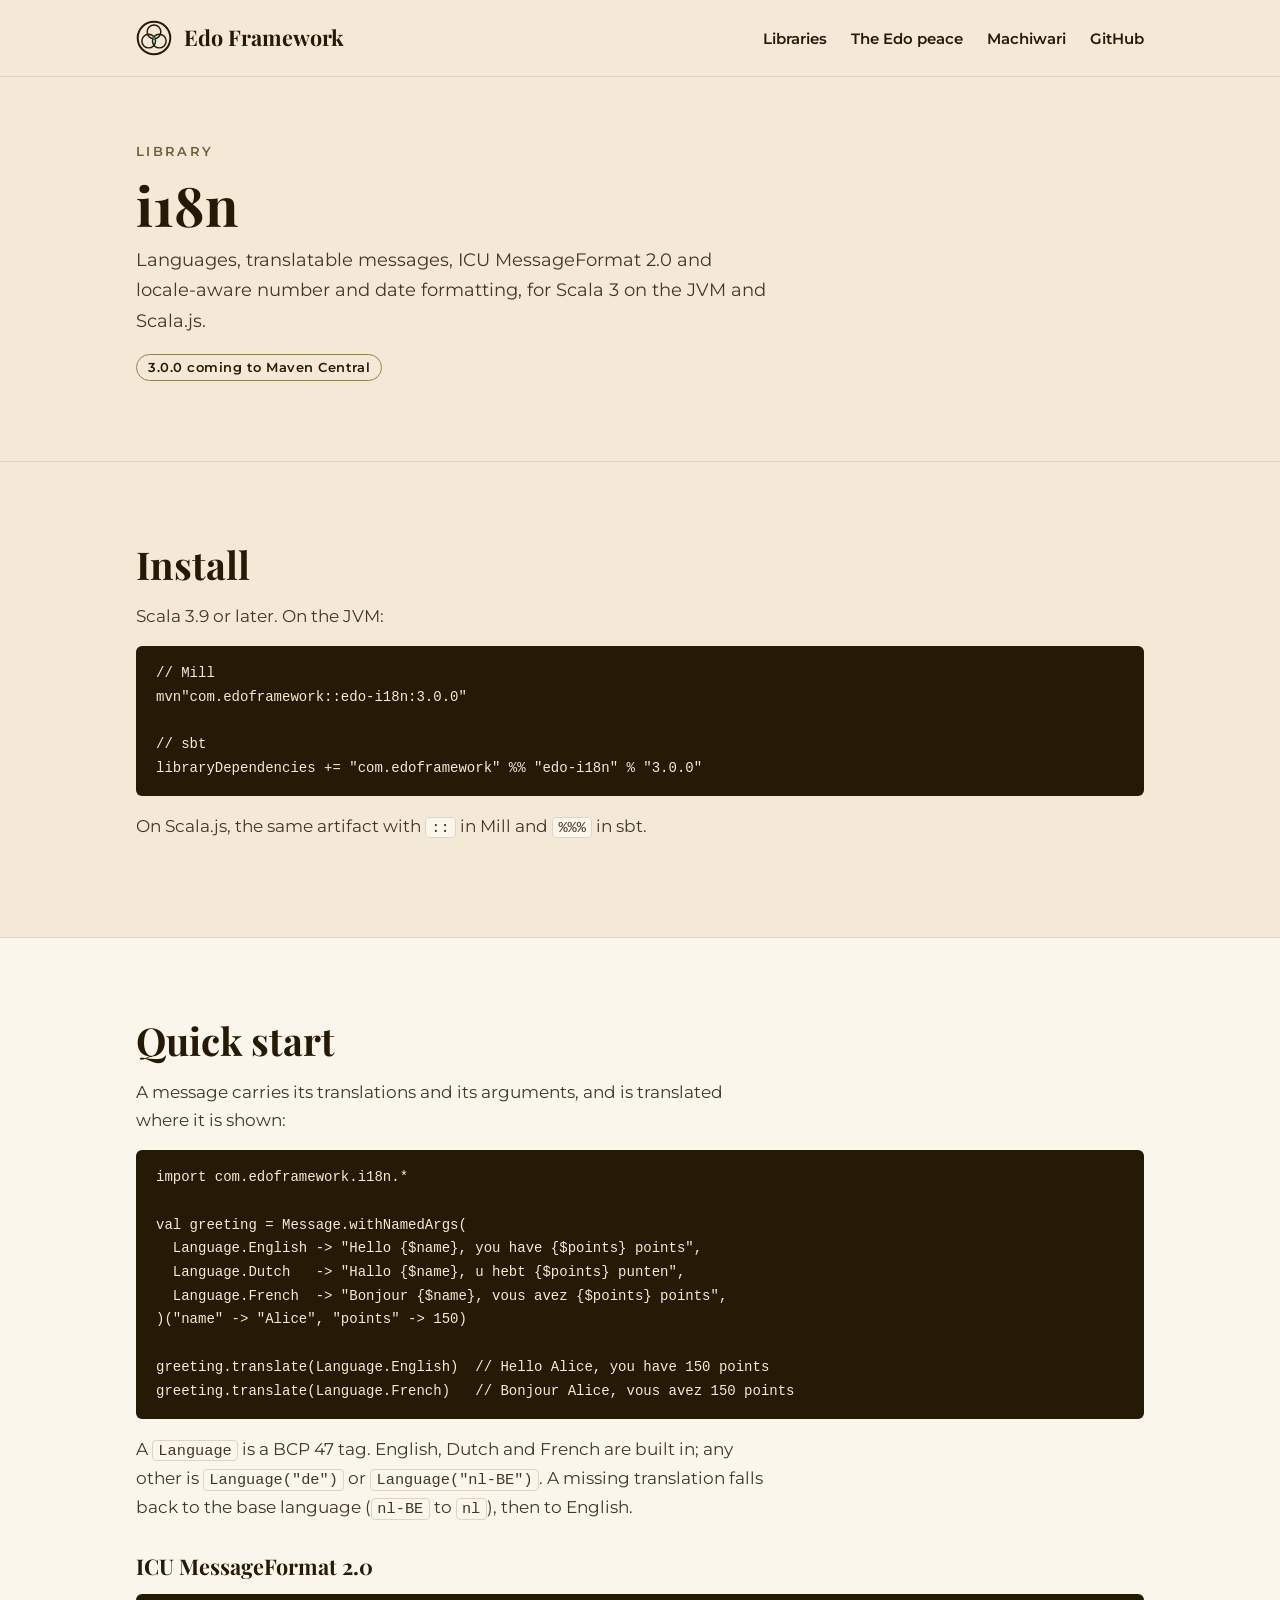
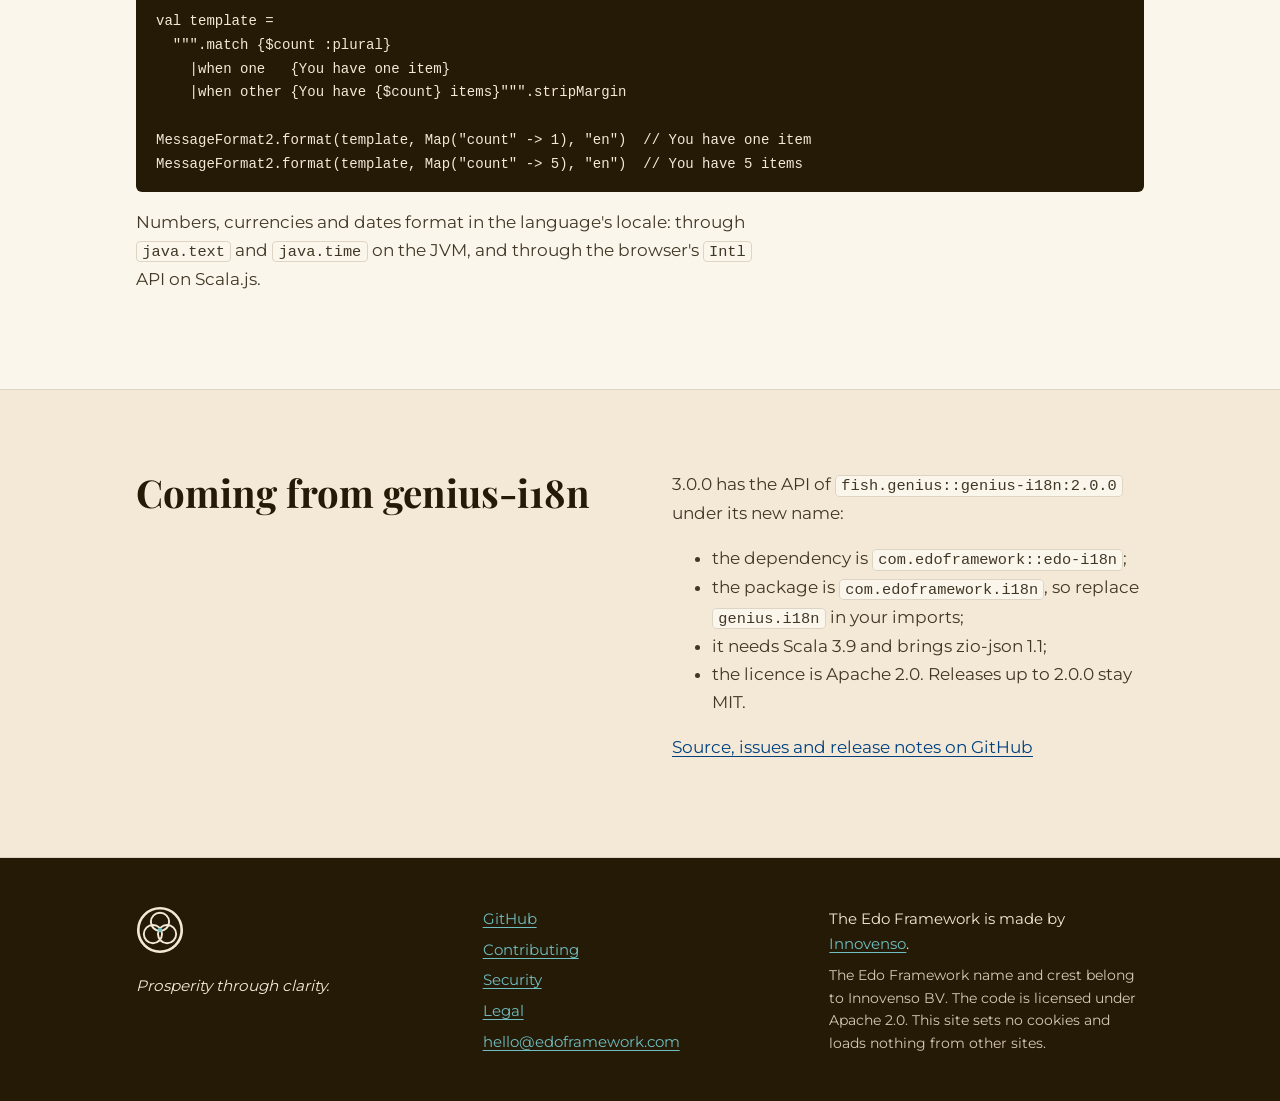
==== i18n/index.html @ 13d41dac "EDO: the edoframework.com website A static site for GitHub Pages: the home page with the Edo story a" ====
<!doctype html>
<html lang="en">
<head>
<meta charset="utf-8">
<meta name="viewport" content="width=device-width, initial-scale=1">
<title>i18n · Edo Framework</title>
<meta name="description" content="edo-i18n: languages, translatable messages, ICU MessageFormat 2.0 and locale-aware formatting for Scala 3 on the JVM and Scala.js.">
<link rel="icon" href="/assets/brand/favicon.ico" sizes="any">
<link rel="icon" href="/assets/brand/favicon.svg" type="image/svg+xml">
<link rel="apple-touch-icon" href="/assets/brand/apple-touch-icon.png">
<link rel="stylesheet" href="/assets/site.css">
</head>
<body>
<a class="skip" href="#main">Skip to content</a>

<header class="site-header">
  <div class="wrap">
    <a class="brand" href="/"><img src="/assets/brand/edo-framework-crest.svg" alt=""><span>Edo Framework</span></a>
    <nav class="site-nav" aria-label="Main">
      <ul>
        <li><a href="/#libraries">Libraries</a></li>
        <li><a href="/#story">The Edo peace</a></li>
        <li><a href="/machiwari/">Machiwari</a></li>
        <li><a href="https://github.com/edoframework">GitHub</a></li>
      </ul>
    </nav>
  </div>
</header>

<main id="main">

<section class="page-head">
  <div class="wrap">
    <p class="eyebrow">Library</p>
    <h1>i18n</h1>
    <p class="lead">Languages, translatable messages, ICU MessageFormat 2.0 and locale-aware number and date formatting, for Scala 3 on the JVM and Scala.js.</p>
    <p><span class="status">3.0.0 coming to Maven Central</span></p>
  </div>
</section>

<section class="section">
  <div class="wrap">
    <h2>Install</h2>
    <p>Scala 3.9 or later. On the JVM:</p>
<pre><code>// Mill
mvn"com.edoframework::edo-i18n:3.0.0"

// sbt
libraryDependencies += "com.edoframework" %% "edo-i18n" % "3.0.0"</code></pre>
    <p>On Scala.js, the same artifact with <code>::</code> in Mill and <code>%%%</code> in sbt.</p>
  </div>
</section>

<section class="section section-paper">
  <div class="wrap">
    <h2>Quick start</h2>
    <p>A message carries its translations and its arguments, and is translated where it is shown:</p>
<pre><code>import com.edoframework.i18n.*

val greeting = Message.withNamedArgs(
  Language.English -> "Hello {$name}, you have {$points} points",
  Language.Dutch   -> "Hallo {$name}, u hebt {$points} punten",
  Language.French  -> "Bonjour {$name}, vous avez {$points} points",
)("name" -> "Alice", "points" -> 150)

greeting.translate(Language.English)  // Hello Alice, you have 150 points
greeting.translate(Language.French)   // Bonjour Alice, vous avez 150 points</code></pre>
    <p>A <code>Language</code> is a BCP 47 tag. English, Dutch and French are built in; any other is <code>Language("de")</code> or <code>Language("nl-BE")</code>. A missing translation falls back to the base language (<code>nl-BE</code> to <code>nl</code>), then to English.</p>
    <h3 style="margin-top: 2rem">ICU MessageFormat 2.0</h3>
<pre><code>val template =
  """.match {$count :plural}
    |when one   {You have one item}
    |when other {You have {$count} items}""".stripMargin

MessageFormat2.format(template, Map("count" -> 1), "en")  // You have one item
MessageFormat2.format(template, Map("count" -> 5), "en")  // You have 5 items</code></pre>
    <p>Numbers, currencies and dates format in the language's locale: through <code>java.text</code> and <code>java.time</code> on the JVM, and through the browser's <code>Intl</code> API on Scala.js.</p>
  </div>
</section>

<section class="section">
  <div class="wrap split">
    <div>
      <h2>Coming from genius-i18n</h2>
    </div>
    <div>
      <p>3.0.0 has the API of <code>fish.genius::genius-i18n:2.0.0</code> under its new name:</p>
      <ul>
        <li>the dependency is <code>com.edoframework::edo-i18n</code>;</li>
        <li>the package is <code>com.edoframework.i18n</code>, so replace <code>genius.i18n</code> in your imports;</li>
        <li>it needs Scala 3.9 and brings zio-json 1.1;</li>
        <li>the licence is Apache 2.0. Releases up to 2.0.0 stay MIT.</li>
      </ul>
      <p><a href="https://github.com/edoframework/i18n">Source, issues and release notes on GitHub</a></p>
    </div>
  </div>
</section>

</main>

<footer class="site-footer">
  <div class="wrap">
    <div>
      <img src="/assets/brand/edo-framework-crest-on-dark.svg" alt="">
      <p style="margin-top: 0.75rem"><em>Prosperity through clarity.</em></p>
    </div>
    <div>
      <ul>
        <li><a href="https://github.com/edoframework">GitHub</a></li>
        <li><a href="https://github.com/edoframework/.github/blob/main/CONTRIBUTING.md">Contributing</a></li>
        <li><a href="https://github.com/edoframework/.github/blob/main/SECURITY.md">Security</a></li>
        <li><a href="/legal/">Legal</a></li>
        <li><a href="mailto:hello@edoframework.com">hello@edoframework.com</a></li>
      </ul>
    </div>
    <div>
      <p>The Edo Framework is made by <a href="https://innovenso.com">Innovenso</a>.</p>
      <p class="small">The Edo Framework name and crest belong to Innovenso BV. The code is licensed under Apache 2.0. This site sets no cookies and loads nothing from other sites.</p>
    </div>
  </div>
</footer>
</body>
</html>
---- assets/site.css ----
/* Edo Framework, edoframework.com. Innovenso's palette; fonts served from this site. */

@font-face { font-family: "Playfair Display"; font-style: normal; font-weight: 700; font-display: swap;
  src: url("fonts/playfair-display-latin-700-normal.woff2") format("woff2"); }
@font-face { font-family: "Playfair Display"; font-style: italic; font-weight: 400; font-display: swap;
  src: url("fonts/playfair-display-latin-400-italic.woff2") format("woff2"); }
@font-face { font-family: "Montserrat"; font-style: normal; font-weight: 400; font-display: swap;
  src: url("fonts/montserrat-latin-400-normal.woff2") format("woff2"); }
@font-face { font-family: "Montserrat"; font-style: normal; font-weight: 600; font-display: swap;
  src: url("fonts/montserrat-latin-600-normal.woff2") format("woff2"); }

:root {
  --cream: #F4E9D7;
  --paper: #FBF6EC;
  --espresso: #251A06;
  --text: #403725;
  --muted: #6E6046;
  --teal: #08888C;
  --teal-light: #6FBEC1;
  --olive: #8C834F;
  --olive-text: #6A6236; /* olive for small text, 5:1 on cream */
  --teal-text: #05696C;  /* teal for text, 5.4:1 on cream */
  --rule: #DED4C4;
  --link: #014180;
  --display: "Playfair Display", Georgia, serif;
  --body: "Montserrat", "Helvetica Neue", Arial, sans-serif;
  --ja: "Hiragino Mincho ProN", "Yu Mincho", "Noto Serif JP", "Noto Serif CJK JP", serif;
  --mono: ui-monospace, "SFMono-Regular", Menlo, Consolas, monospace;
  --wide: 68rem;
  --gutter: clamp(1rem, 4vw, 2.5rem);
}

* { box-sizing: border-box; }

html { background: var(--cream); color: var(--text); }
body {
  margin: 0;
  background: var(--cream);
  font: 400 1.0625rem/1.65 var(--body);
  -webkit-font-smoothing: antialiased;
}

a { color: var(--link); text-underline-offset: 0.18em; }
a:hover { color: var(--teal-text); }
:focus-visible { outline: 3px solid var(--teal); outline-offset: 3px; border-radius: 2px; }

h1, h2, h3 { font-family: var(--display); font-weight: 700; color: var(--espresso); line-height: 1.15; }
h2 { font-size: clamp(1.75rem, 3.2vw, 2.4rem); margin: 0 0 1rem; }
h3 { font-size: 1.35rem; margin: 0 0 0.5rem; }
p { margin: 0 0 1rem; max-width: 40rem; }

[lang="ja"] { font-family: var(--ja); letter-spacing: 0.05em; }

code, pre { font-family: var(--mono); font-size: 0.9em; }
code { background: var(--paper); border: 1px solid var(--rule); border-radius: 4px; padding: 0.05em 0.35em; }
pre {
  background: var(--espresso); color: var(--cream);
  padding: 1rem 1.25rem; border-radius: 6px;
  overflow-x: auto; line-height: 1.55; max-width: 100%;
}
pre code { background: none; border: 0; padding: 0; color: inherit; font-size: 0.875rem; }

.wrap { max-width: var(--wide); margin: 0 auto; padding: 0 var(--gutter); }

/* Header */
.site-header { border-bottom: 1px solid var(--rule); background: var(--cream); }
.site-header .wrap { display: flex; flex-wrap: wrap; align-items: center; justify-content: space-between; gap: 0.75rem 2rem; padding-block: 1rem; }
.brand { display: inline-flex; align-items: center; gap: 0.75rem; text-decoration: none; color: var(--espresso); }
.brand img { width: 2.25rem; height: 2.25rem; }
.brand span { font-family: var(--display); font-weight: 700; font-size: 1.35rem; }
.site-nav ul { list-style: none; display: flex; flex-wrap: wrap; gap: 0.25rem 1.5rem; margin: 0; padding: 0; }
.site-nav a { color: var(--espresso); text-decoration: none; font-weight: 600; font-size: 0.95rem; padding-block: 0.6rem; display: inline-block; }
.site-nav a:hover, .site-nav a[aria-current="page"] { color: var(--teal-text); }

/* Hero */
.hero {
  background-color: var(--cream);
  background-image: url("data:image/svg+xml,%3Csvg xmlns='http://www.w3.org/2000/svg' width='64' height='64' viewBox='0 0 64 64'%3E%3Cg fill='none' stroke='%23251A06' stroke-opacity='0.06' stroke-width='1.5'%3E%3Ccircle cx='0' cy='0' r='32'/%3E%3Ccircle cx='64' cy='0' r='32'/%3E%3Ccircle cx='0' cy='64' r='32'/%3E%3Ccircle cx='64' cy='64' r='32'/%3E%3Ccircle cx='32' cy='32' r='32'/%3E%3C/g%3E%3C/svg%3E");
  border-bottom: 1px solid var(--rule);
}
.hero .wrap { display: flex; flex-wrap: wrap; align-items: center; gap: 2.5rem 4rem; padding-block: clamp(3rem, 8vw, 6rem); }
.hero-crest { width: clamp(9rem, 22vw, 15rem); height: auto; flex: none; }
.hero-text { flex: 1 1 22rem; min-width: 0; }
.hero h1 { font-size: clamp(2.6rem, 7vw, 4.5rem); margin: 0 0 0.5rem; }
.tagline { display: flex; flex-wrap: wrap; align-items: baseline; gap: 0.25rem 1.25rem; margin: 0 0 1.5rem; }
.tagline em { font-family: var(--display); font-style: italic; font-size: clamp(1.3rem, 2.6vw, 1.7rem); color: var(--espresso); }
.tagline [lang="ja"] { color: var(--teal-text); font-size: 1.3rem; letter-spacing: 0.2em; }
.lead { font-size: 1.15rem; color: var(--text); }
.actions { display: flex; flex-wrap: wrap; gap: 0.75rem; margin-top: 1.5rem; }
.button {
  display: inline-flex; align-items: center; min-height: 2.75rem; padding: 0 1.25rem;
  border-radius: 999px; font-weight: 600; font-size: 0.95rem; text-decoration: none;
  border: 2px solid var(--espresso);
}
.button-primary { background: var(--espresso); color: var(--cream); }
.button-primary:hover { background: var(--teal-text); border-color: var(--teal-text); color: var(--paper); }
.button-secondary { color: var(--espresso); }
.button-secondary:hover { color: var(--teal-text); border-color: var(--teal-text); }

/* Sections */
.section { padding-block: clamp(3rem, 7vw, 5rem); border-bottom: 1px solid var(--rule); }
.section-paper { background: var(--paper); }
.eyebrow { font-size: 0.8rem; font-weight: 600; letter-spacing: 0.18em; text-transform: uppercase; color: var(--olive-text); margin: 0 0 0.75rem; }
.split { display: grid; grid-template-columns: repeat(auto-fit, minmax(min(100%, 20rem), 1fr)); gap: 2rem 4rem; align-items: start; }

.cards { display: grid; grid-template-columns: repeat(auto-fit, minmax(min(100%, 18rem), 1fr)); gap: 1.5rem; margin-top: 2rem; }
.card { background: var(--paper); border: 1px solid var(--rule); border-radius: 10px; padding: 1.5rem; display: flex; flex-direction: column; gap: 0.5rem; }
.section-paper .card { background: var(--cream); }
.card p { margin: 0; }
.card .meta { font-size: 0.875rem; color: var(--muted); }
.card .links { display: flex; flex-wrap: wrap; gap: 0.5rem 1.25rem; margin-top: auto; padding-top: 0.75rem; font-weight: 600; font-size: 0.95rem; }

.principles { list-style: none; padding: 0; margin: 2rem 0 0; display: grid; grid-template-columns: repeat(auto-fit, minmax(min(100%, 13.5rem), 1fr)); gap: 1.5rem 2.5rem; }
.principles li { border-top: 2px solid var(--olive); padding-top: 1rem; }
.principles strong { display: block; font-family: var(--display); font-size: 1.15rem; color: var(--espresso); margin-bottom: 0.35rem; }

.status { display: inline-block; font-size: 0.8rem; font-weight: 600; letter-spacing: 0.04em; color: var(--espresso); background: var(--cream); border: 1px solid var(--olive); border-radius: 999px; padding: 0.1rem 0.7rem; }


/* Page header for sub-pages */
.page-head { padding-block: clamp(2.5rem, 6vw, 4rem); border-bottom: 1px solid var(--rule); }
.page-head h1 { font-size: clamp(2.2rem, 5vw, 3.4rem); margin: 0 0 0.5rem; display: flex; flex-wrap: wrap; align-items: baseline; gap: 0.25rem 1rem; }
.page-head h1 [lang="ja"] { font-size: 0.55em; color: var(--teal-text); font-weight: 400; }

/* Footer */
.site-footer { background: var(--espresso); color: var(--cream); padding-block: 3rem; font-size: 0.95rem; }
.site-footer a { color: var(--teal-light); }
.site-footer a:hover { color: var(--paper); }
.site-footer .wrap { display: grid; grid-template-columns: repeat(auto-fit, minmax(min(100%, 15rem), 1fr)); gap: 2rem; }
.site-footer img { width: 3rem; height: 3rem; }
.site-footer p { margin: 0 0 0.5rem; }
.site-footer .small { font-size: 0.85rem; opacity: 0.85; }
.site-footer ul { list-style: none; margin: 0; padding: 0; display: grid; gap: 0.35rem; }

.skip { position: absolute; left: -999px; top: 0; background: var(--espresso); color: var(--cream); padding: 0.75rem 1rem; z-index: 10; }
.skip:focus { left: 1rem; top: 1rem; }

@media (prefers-reduced-motion: reduce) { * { scroll-behavior: auto !important; } }
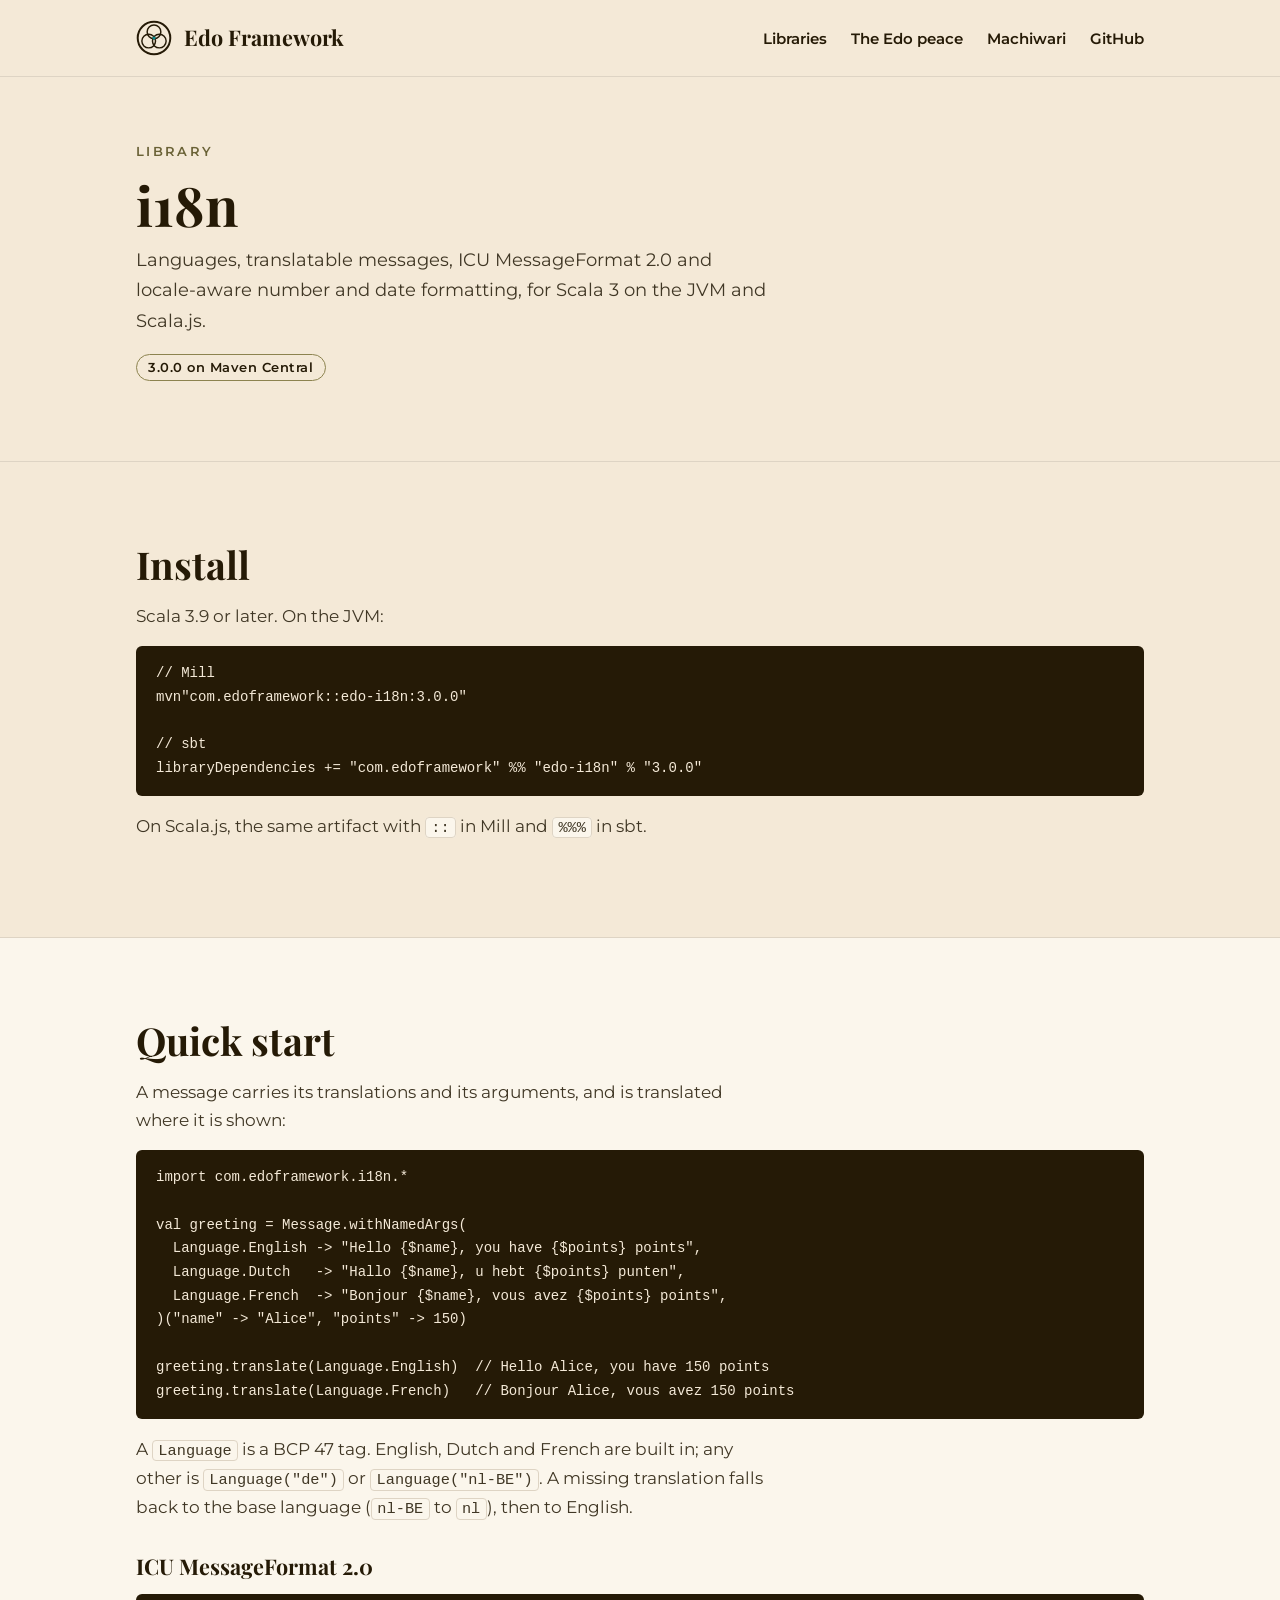
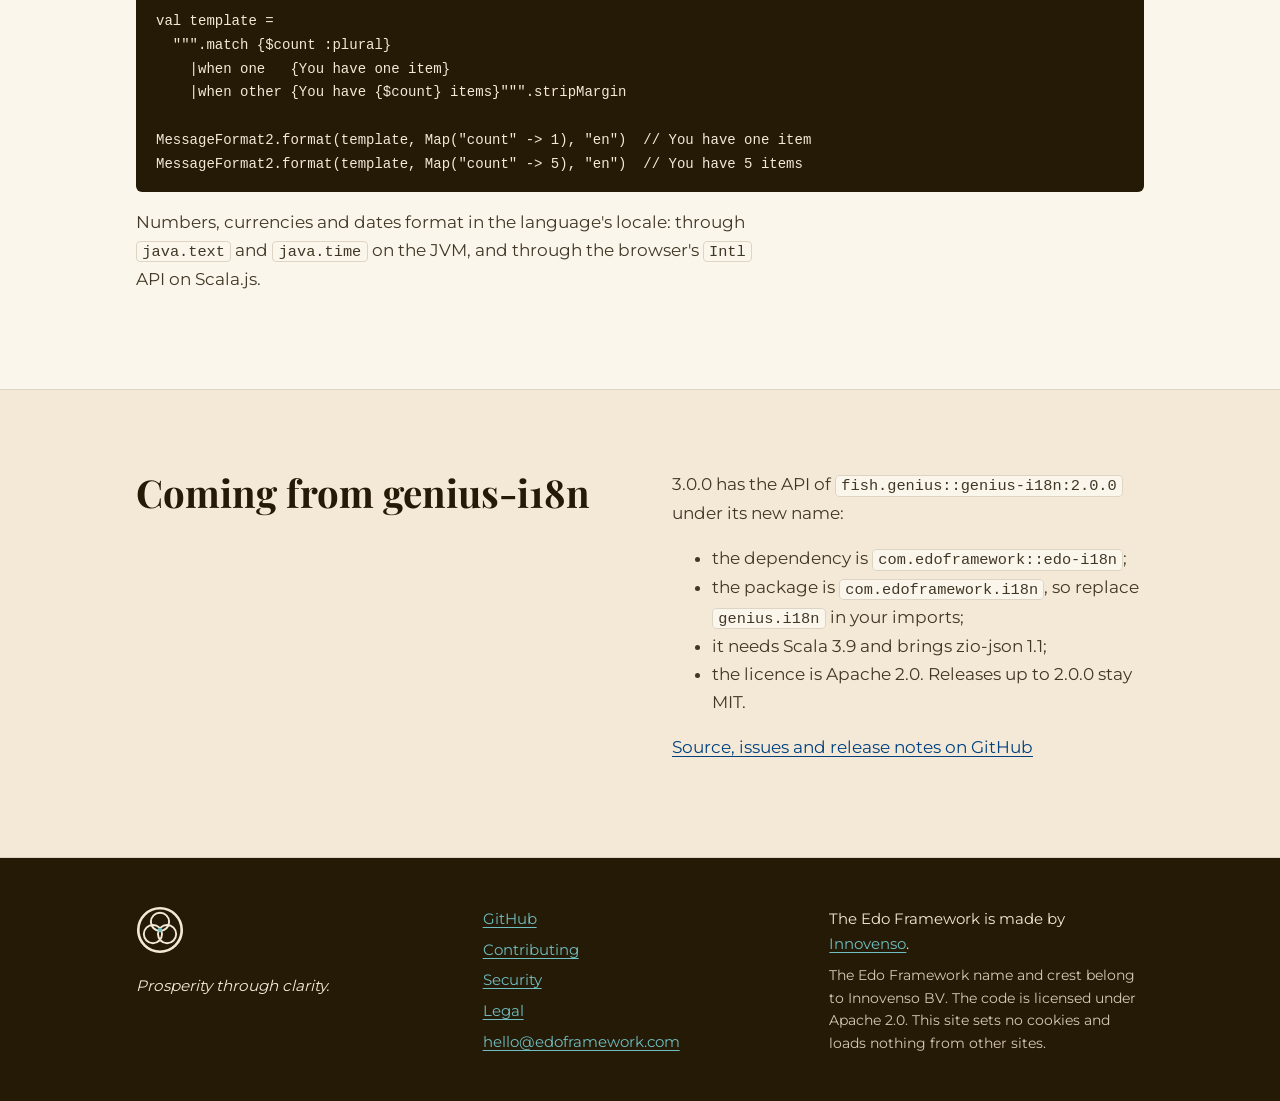
==== commit 1b63bd52: "EDO-1: edo-i18n 3.0.0 is on Maven Central The status badge on the home page and the i18n page links " ====
--- a/i18n/index.html
+++ b/i18n/index.html
@@ -34,7 +34,7 @@
     <p class="eyebrow">Library</p>
     <h1>i18n</h1>
     <p class="lead">Languages, translatable messages, ICU MessageFormat 2.0 and locale-aware number and date formatting, for Scala 3 on the JVM and Scala.js.</p>
-    <p><span class="status">3.0.0 coming to Maven Central</span></p>
+    <p><a class="status" href="https://central.sonatype.com/artifact/com.edoframework/edo-i18n_3">3.0.0 on Maven Central</a></p>
   </div>
 </section>
 
--- a/assets/site.css
+++ b/assets/site.css
@@ -115,6 +115,8 @@
 .principles strong { display: block; font-family: var(--display); font-size: 1.15rem; color: var(--espresso); margin-bottom: 0.35rem; }
 
 .status { display: inline-block; font-size: 0.8rem; font-weight: 600; letter-spacing: 0.04em; color: var(--espresso); background: var(--cream); border: 1px solid var(--olive); border-radius: 999px; padding: 0.1rem 0.7rem; }
+a.status { text-decoration: none; }
+a.status:hover { color: var(--teal-text); border-color: var(--teal-text); }
 
 
 /* Page header for sub-pages */
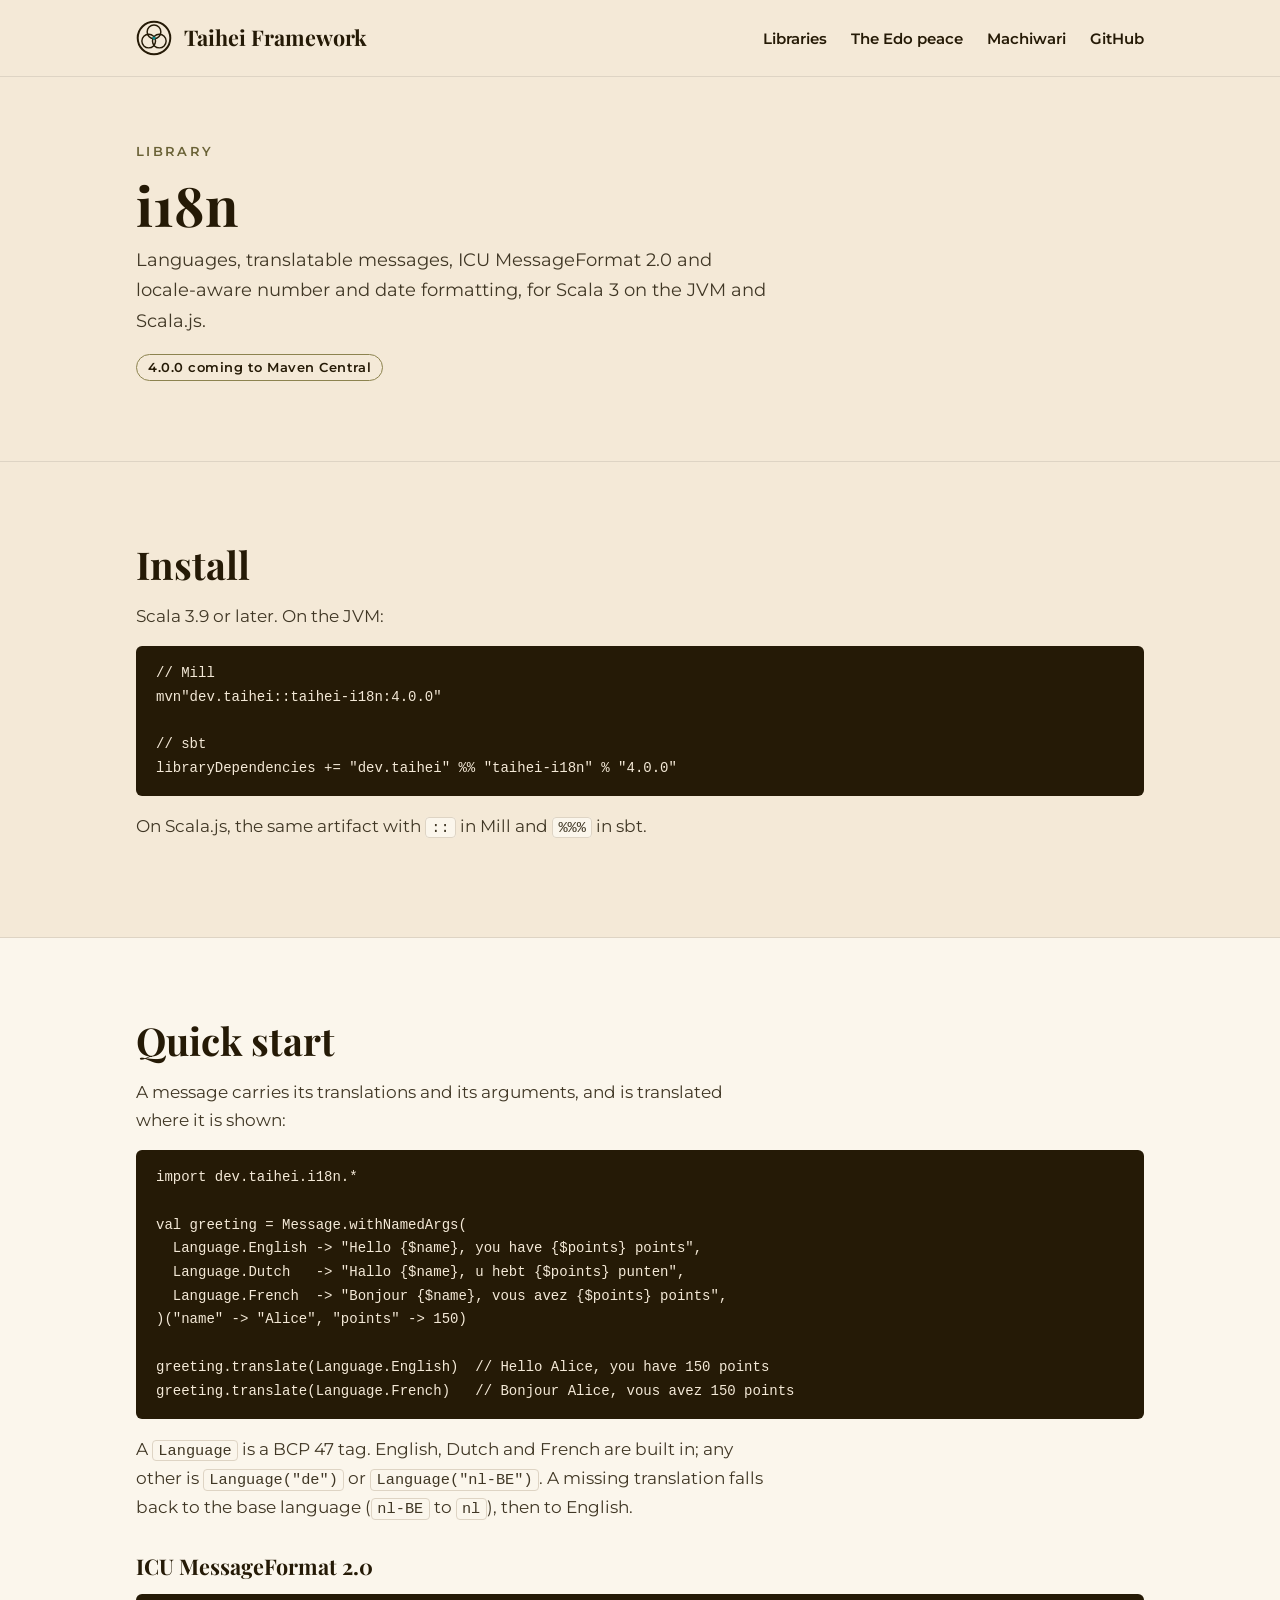
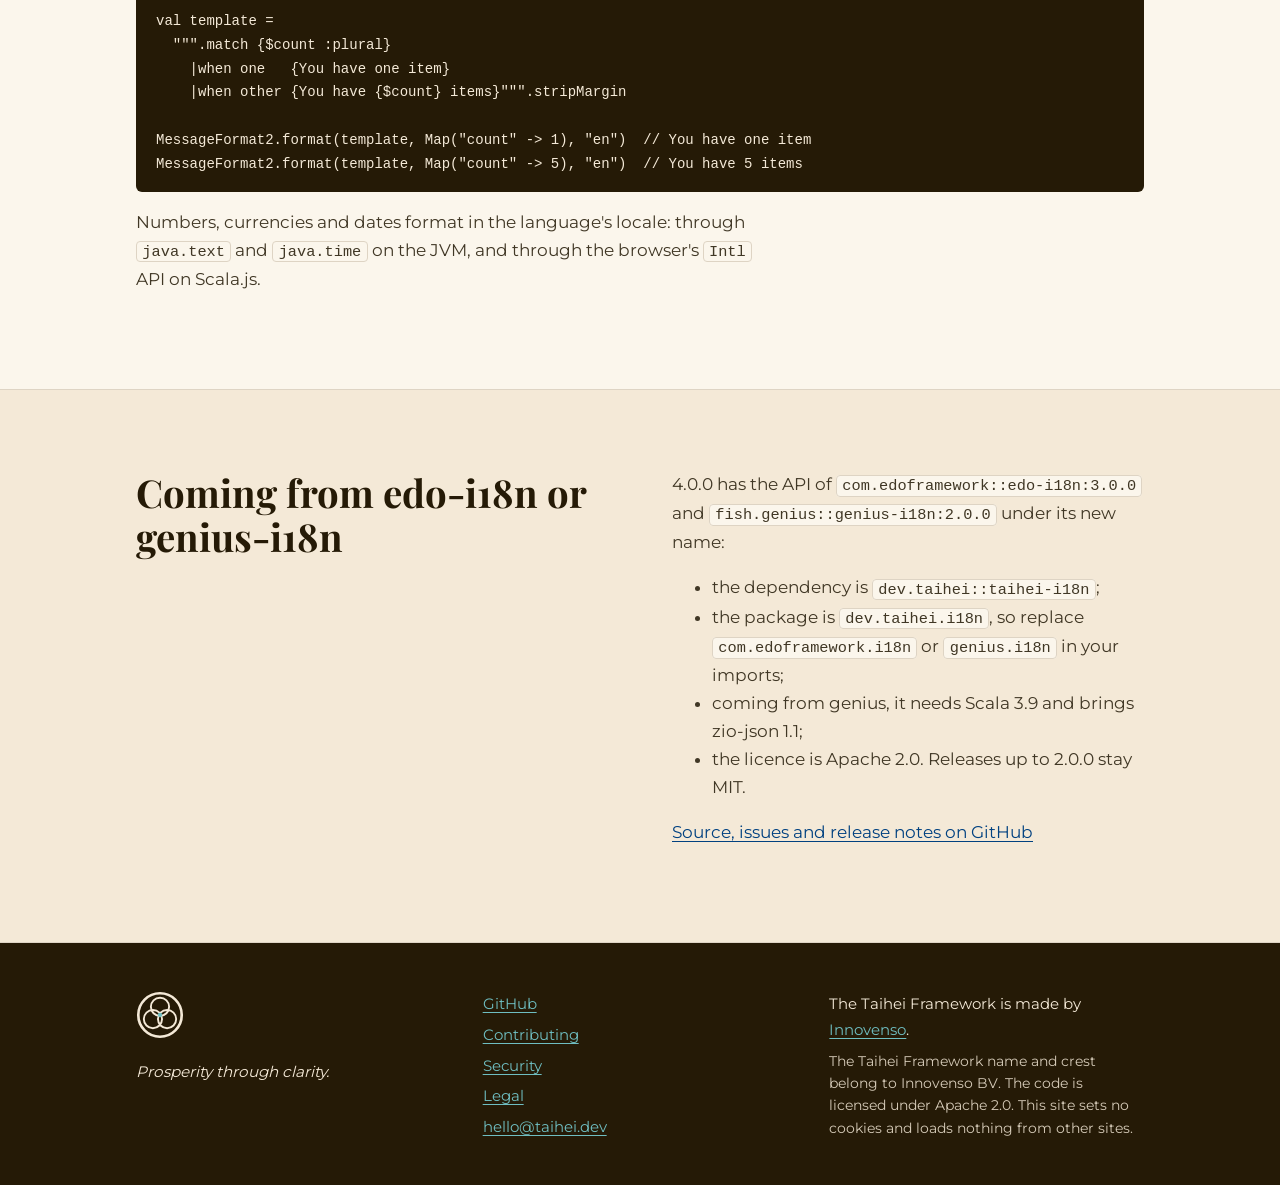
==== commit 751684d8: "TAIHEI-5: the site moves to taihei.dev CNAME taihei.dev, every page renamed to the Taihei Framework," ====
--- a/i18n/index.html
+++ b/i18n/index.html
@@ -3,8 +3,8 @@
 <head>
 <meta charset="utf-8">
 <meta name="viewport" content="width=device-width, initial-scale=1">
-<title>i18n · Edo Framework</title>
-<meta name="description" content="edo-i18n: languages, translatable messages, ICU MessageFormat 2.0 and locale-aware formatting for Scala 3 on the JVM and Scala.js.">
+<title>i18n · Taihei Framework</title>
+<meta name="description" content="taihei-i18n: languages, translatable messages, ICU MessageFormat 2.0 and locale-aware formatting for Scala 3 on the JVM and Scala.js.">
 <link rel="icon" href="/assets/brand/favicon.ico" sizes="any">
 <link rel="icon" href="/assets/brand/favicon.svg" type="image/svg+xml">
 <link rel="apple-touch-icon" href="/assets/brand/apple-touch-icon.png">
@@ -15,13 +15,13 @@
 
 <header class="site-header">
   <div class="wrap">
-    <a class="brand" href="/"><img src="/assets/brand/edo-framework-crest.svg" alt=""><span>Edo Framework</span></a>
+    <a class="brand" href="/"><img src="/assets/brand/taihei-framework-crest.svg" alt=""><span>Taihei Framework</span></a>
     <nav class="site-nav" aria-label="Main">
       <ul>
         <li><a href="/#libraries">Libraries</a></li>
         <li><a href="/#story">The Edo peace</a></li>
         <li><a href="/machiwari/">Machiwari</a></li>
-        <li><a href="https://github.com/edoframework">GitHub</a></li>
+        <li><a href="https://github.com/taiheiframework">GitHub</a></li>
       </ul>
     </nav>
   </div>
@@ -34,7 +34,7 @@
     <p class="eyebrow">Library</p>
     <h1>i18n</h1>
     <p class="lead">Languages, translatable messages, ICU MessageFormat 2.0 and locale-aware number and date formatting, for Scala 3 on the JVM and Scala.js.</p>
-    <p><a class="status" href="https://central.sonatype.com/artifact/com.edoframework/edo-i18n_3">3.0.0 on Maven Central</a></p>
+    <p><span class="status">4.0.0 coming to Maven Central</span></p>
   </div>
 </section>
 
@@ -43,10 +43,10 @@
     <h2>Install</h2>
     <p>Scala 3.9 or later. On the JVM:</p>
 <pre><code>// Mill
-mvn"com.edoframework::edo-i18n:3.0.0"
+mvn"dev.taihei::taihei-i18n:4.0.0"
 
 // sbt
-libraryDependencies += "com.edoframework" %% "edo-i18n" % "3.0.0"</code></pre>
+libraryDependencies += "dev.taihei" %% "taihei-i18n" % "4.0.0"</code></pre>
     <p>On Scala.js, the same artifact with <code>::</code> in Mill and <code>%%%</code> in sbt.</p>
   </div>
 </section>
@@ -55,7 +55,7 @@
   <div class="wrap">
     <h2>Quick start</h2>
     <p>A message carries its translations and its arguments, and is translated where it is shown:</p>
-<pre><code>import com.edoframework.i18n.*
+<pre><code>import dev.taihei.i18n.*
 
 val greeting = Message.withNamedArgs(
   Language.English -> "Hello {$name}, you have {$points} points",
@@ -81,17 +81,17 @@
 <section class="section">
   <div class="wrap split">
     <div>
-      <h2>Coming from genius-i18n</h2>
+      <h2>Coming from edo-i18n or genius-i18n</h2>
     </div>
     <div>
-      <p>3.0.0 has the API of <code>fish.genius::genius-i18n:2.0.0</code> under its new name:</p>
+      <p>4.0.0 has the API of <code>com.edoframework::edo-i18n:3.0.0</code> and <code>fish.genius::genius-i18n:2.0.0</code> under its new name:</p>
       <ul>
-        <li>the dependency is <code>com.edoframework::edo-i18n</code>;</li>
-        <li>the package is <code>com.edoframework.i18n</code>, so replace <code>genius.i18n</code> in your imports;</li>
-        <li>it needs Scala 3.9 and brings zio-json 1.1;</li>
+        <li>the dependency is <code>dev.taihei::taihei-i18n</code>;</li>
+        <li>the package is <code>dev.taihei.i18n</code>, so replace <code>com.edoframework.i18n</code> or <code>genius.i18n</code> in your imports;</li>
+        <li>coming from genius, it needs Scala 3.9 and brings zio-json 1.1;</li>
         <li>the licence is Apache 2.0. Releases up to 2.0.0 stay MIT.</li>
       </ul>
-      <p><a href="https://github.com/edoframework/i18n">Source, issues and release notes on GitHub</a></p>
+      <p><a href="https://github.com/taiheiframework/i18n">Source, issues and release notes on GitHub</a></p>
     </div>
   </div>
 </section>
@@ -101,21 +101,21 @@
 <footer class="site-footer">
   <div class="wrap">
     <div>
-      <img src="/assets/brand/edo-framework-crest-on-dark.svg" alt="">
+      <img src="/assets/brand/taihei-framework-crest-on-dark.svg" alt="">
       <p style="margin-top: 0.75rem"><em>Prosperity through clarity.</em></p>
     </div>
     <div>
       <ul>
-        <li><a href="https://github.com/edoframework">GitHub</a></li>
-        <li><a href="https://github.com/edoframework/.github/blob/main/CONTRIBUTING.md">Contributing</a></li>
-        <li><a href="https://github.com/edoframework/.github/blob/main/SECURITY.md">Security</a></li>
+        <li><a href="https://github.com/taiheiframework">GitHub</a></li>
+        <li><a href="https://github.com/taiheiframework/.github/blob/main/CONTRIBUTING.md">Contributing</a></li>
+        <li><a href="https://github.com/taiheiframework/.github/blob/main/SECURITY.md">Security</a></li>
         <li><a href="/legal/">Legal</a></li>
-        <li><a href="mailto:hello@edoframework.com">hello@edoframework.com</a></li>
+        <li><a href="mailto:hello@taihei.dev">hello@taihei.dev</a></li>
       </ul>
     </div>
     <div>
-      <p>The Edo Framework is made by <a href="https://innovenso.com">Innovenso</a>.</p>
-      <p class="small">The Edo Framework name and crest belong to Innovenso BV. The code is licensed under Apache 2.0. This site sets no cookies and loads nothing from other sites.</p>
+      <p>The Taihei Framework is made by <a href="https://innovenso.com">Innovenso</a>.</p>
+      <p class="small">The Taihei Framework name and crest belong to Innovenso BV. The code is licensed under Apache 2.0. This site sets no cookies and loads nothing from other sites.</p>
     </div>
   </div>
 </footer>
--- a/assets/site.css
+++ b/assets/site.css
@@ -1,4 +1,4 @@
-/* Edo Framework, edoframework.com. Innovenso's palette; fonts served from this site. */
+/* Taihei Framework, taihei.dev. Innovenso's palette; fonts served from this site. */
 
 @font-face { font-family: "Playfair Display"; font-style: normal; font-weight: 700; font-display: swap;
   src: url("fonts/playfair-display-latin-700-normal.woff2") format("woff2"); }
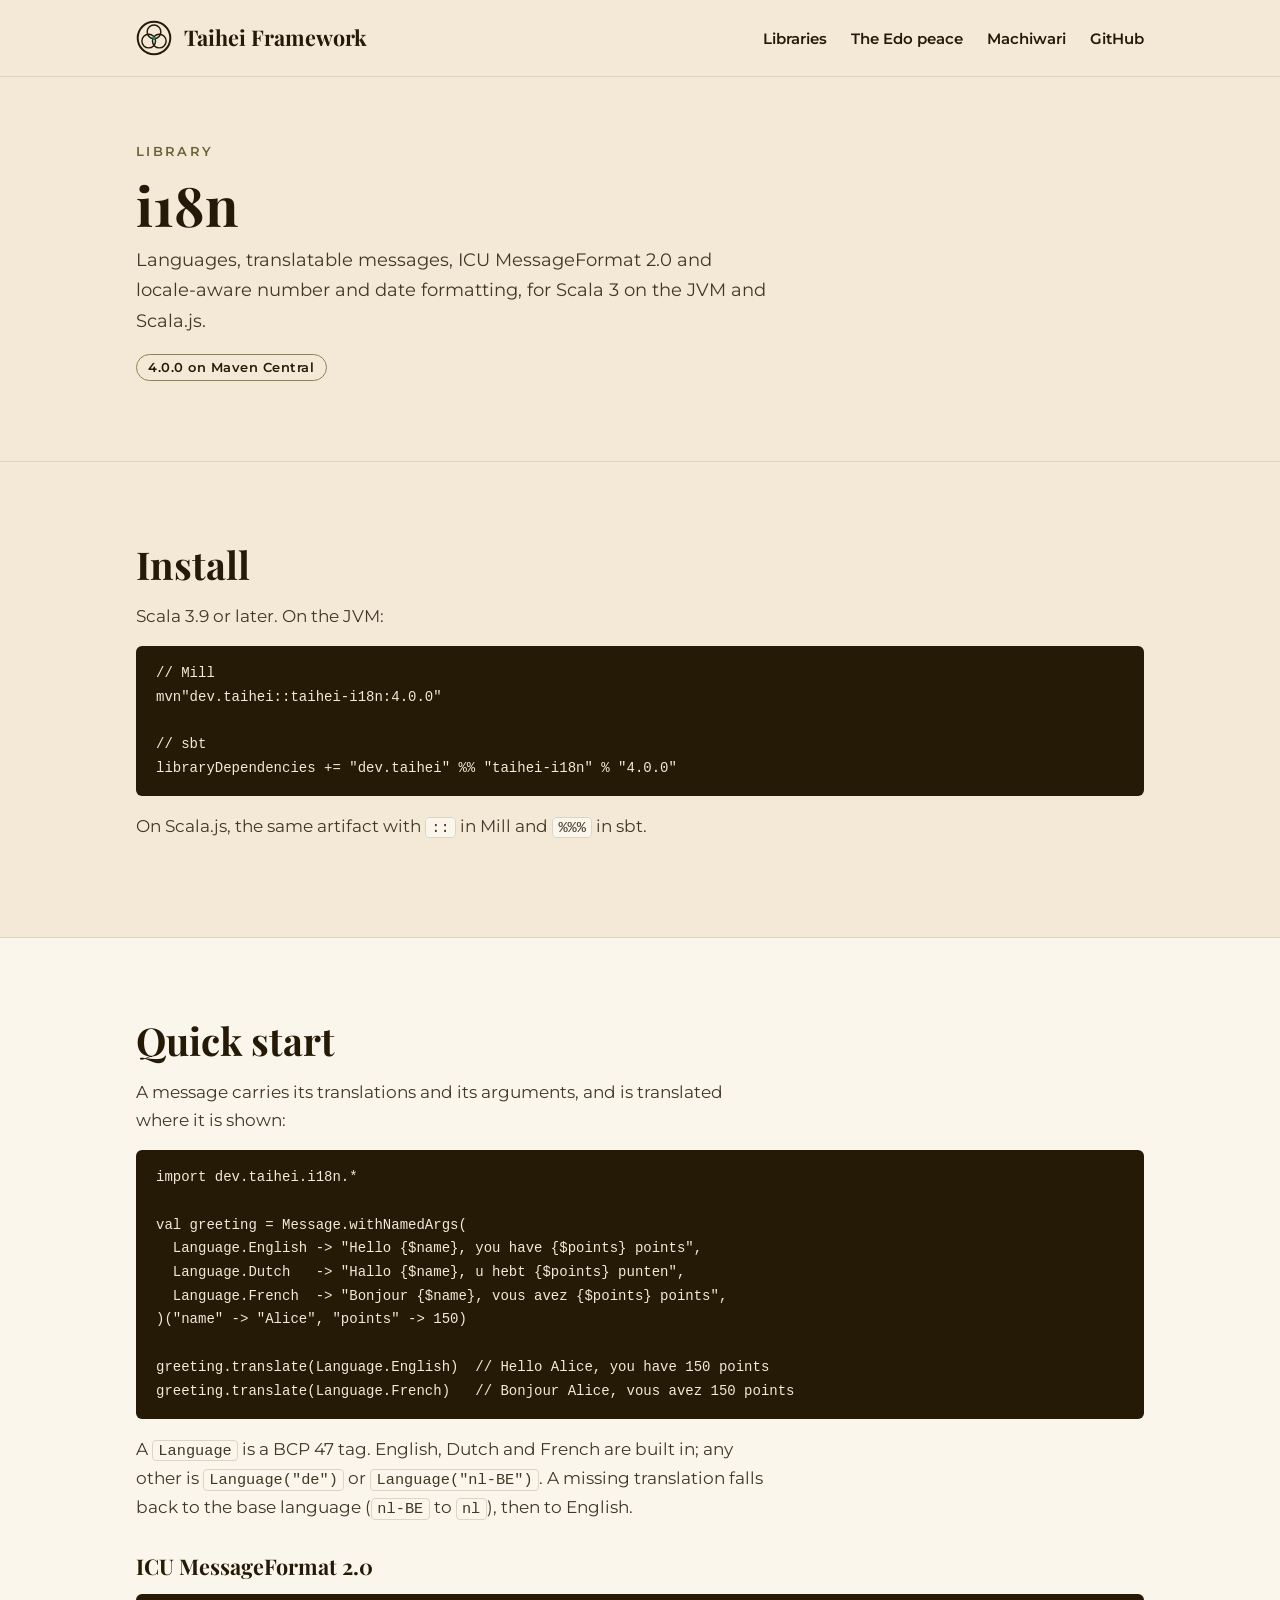
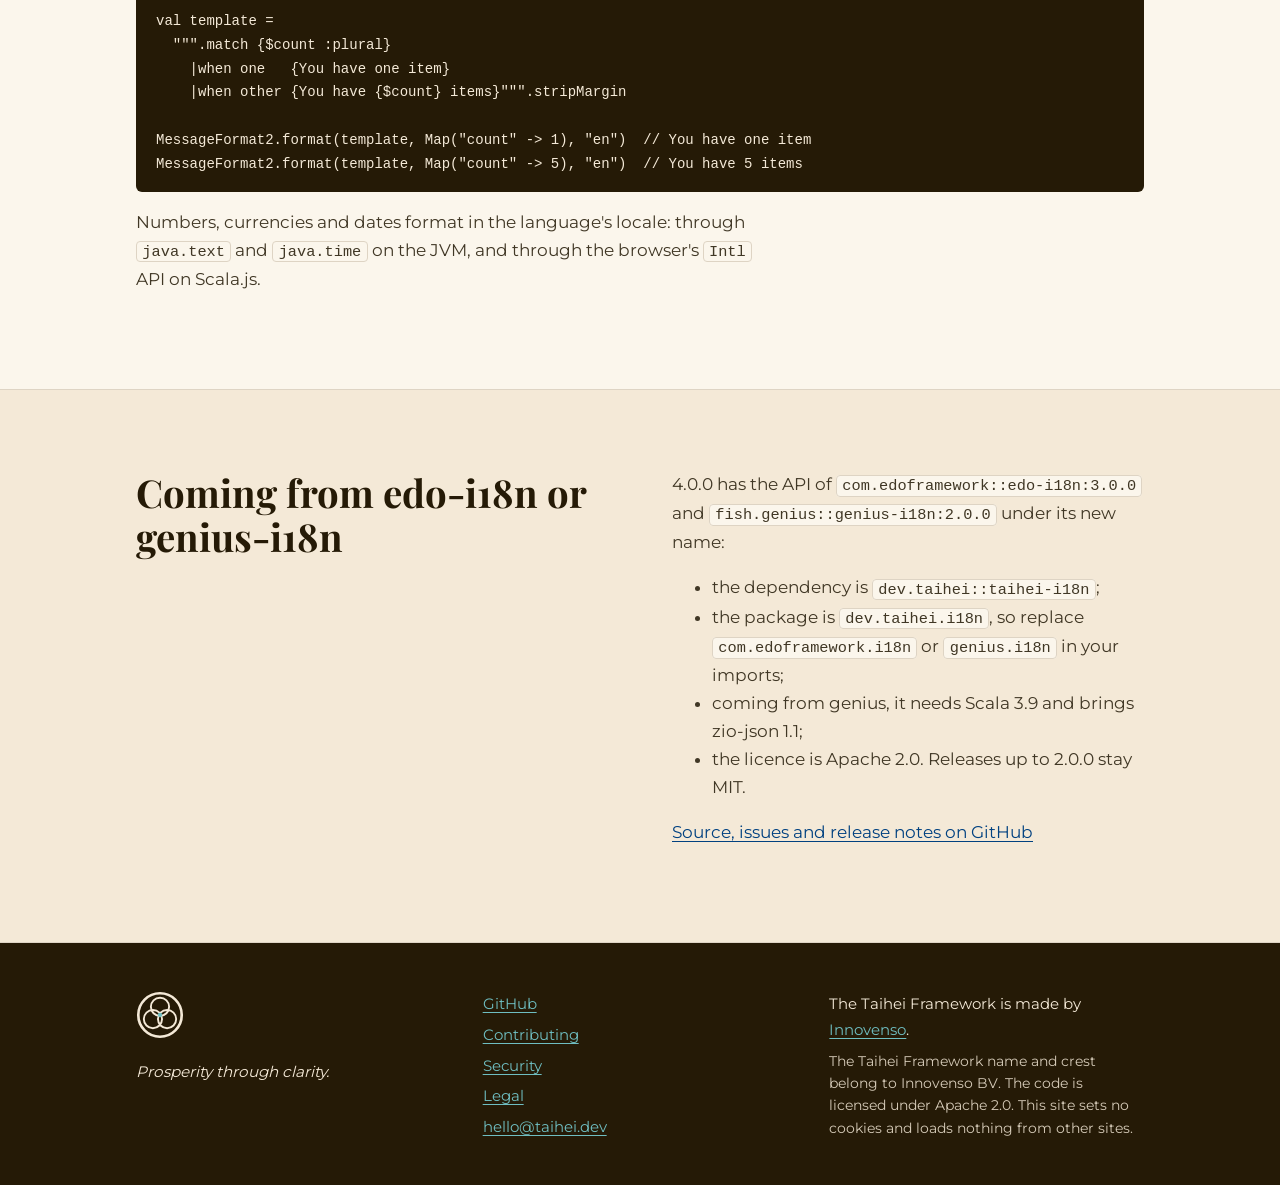
==== commit eae035d5: "TAIHEI-5: taihei-i18n 4.0.0 is on Maven Central The badge on the home page and the i18n page links t" ====
--- a/i18n/index.html
+++ b/i18n/index.html
@@ -34,7 +34,7 @@
     <p class="eyebrow">Library</p>
     <h1>i18n</h1>
     <p class="lead">Languages, translatable messages, ICU MessageFormat 2.0 and locale-aware number and date formatting, for Scala 3 on the JVM and Scala.js.</p>
-    <p><span class="status">4.0.0 coming to Maven Central</span></p>
+    <p><a class="status" href="https://central.sonatype.com/artifact/dev.taihei/taihei-i18n_3">4.0.0 on Maven Central</a></p>
   </div>
 </section>
 
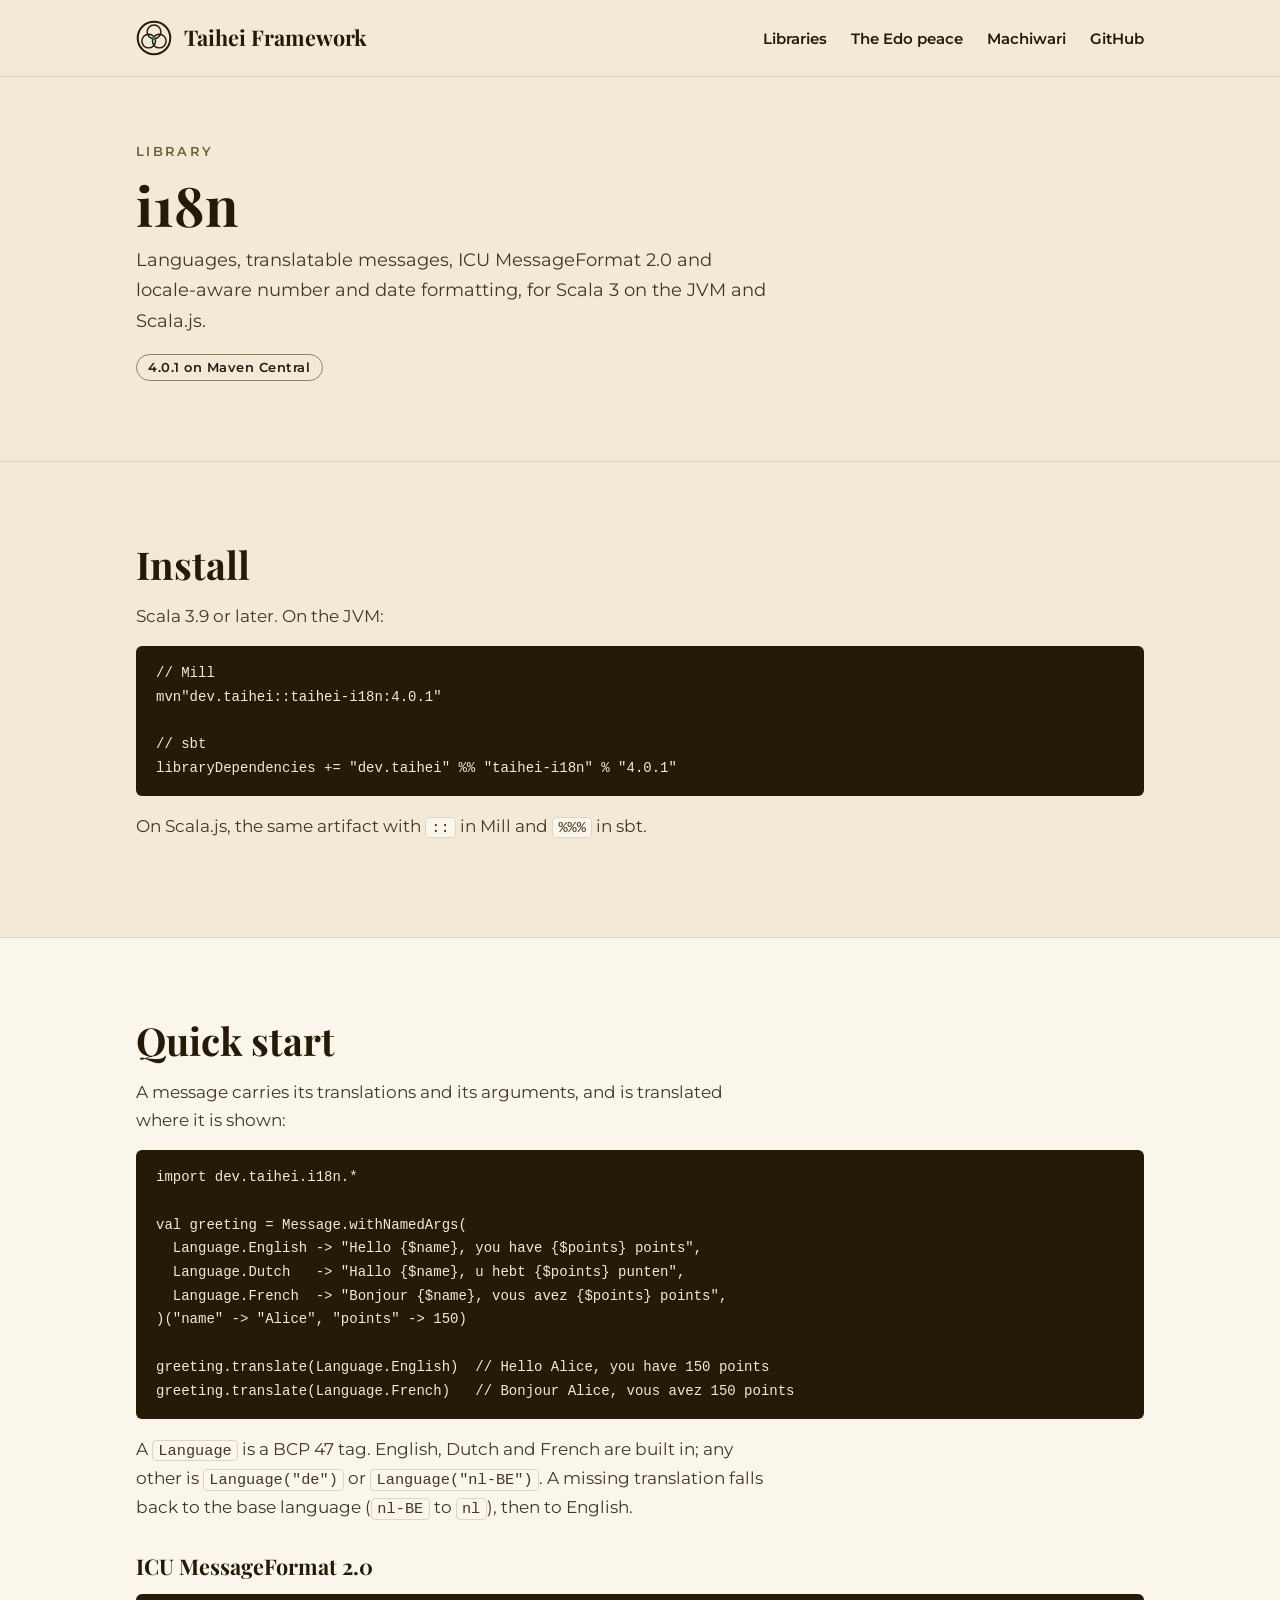
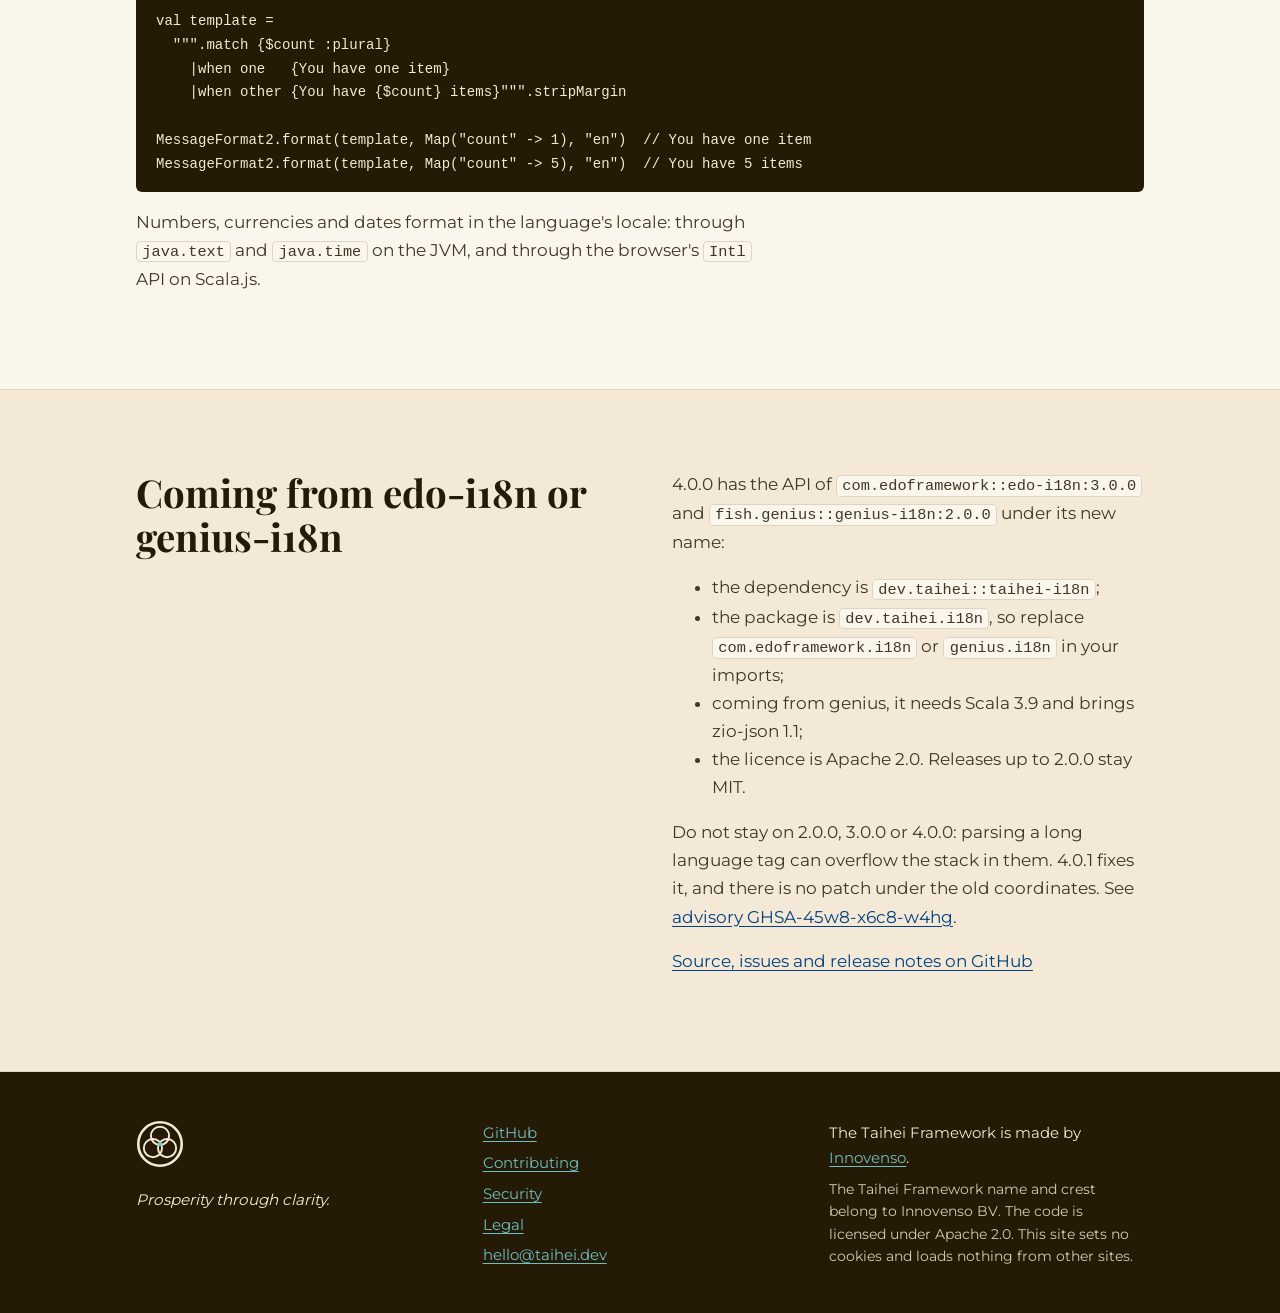
==== commit b3f743a9: "TAIHEI-7: taihei-i18n 4.0.1 on the site, with a pointer to the security advisory The library page an" ====
--- a/i18n/index.html
+++ b/i18n/index.html
@@ -34,7 +34,7 @@
     <p class="eyebrow">Library</p>
     <h1>i18n</h1>
     <p class="lead">Languages, translatable messages, ICU MessageFormat 2.0 and locale-aware number and date formatting, for Scala 3 on the JVM and Scala.js.</p>
-    <p><a class="status" href="https://central.sonatype.com/artifact/dev.taihei/taihei-i18n_3">4.0.0 on Maven Central</a></p>
+    <p><a class="status" href="https://central.sonatype.com/artifact/dev.taihei/taihei-i18n_3">4.0.1 on Maven Central</a></p>
   </div>
 </section>
 
@@ -43,10 +43,10 @@
     <h2>Install</h2>
     <p>Scala 3.9 or later. On the JVM:</p>
 <pre><code>// Mill
-mvn"dev.taihei::taihei-i18n:4.0.0"
+mvn"dev.taihei::taihei-i18n:4.0.1"
 
 // sbt
-libraryDependencies += "dev.taihei" %% "taihei-i18n" % "4.0.0"</code></pre>
+libraryDependencies += "dev.taihei" %% "taihei-i18n" % "4.0.1"</code></pre>
     <p>On Scala.js, the same artifact with <code>::</code> in Mill and <code>%%%</code> in sbt.</p>
   </div>
 </section>
@@ -91,6 +91,7 @@
         <li>coming from genius, it needs Scala 3.9 and brings zio-json 1.1;</li>
         <li>the licence is Apache 2.0. Releases up to 2.0.0 stay MIT.</li>
       </ul>
+      <p>Do not stay on 2.0.0, 3.0.0 or 4.0.0: parsing a long language tag can overflow the stack in them. 4.0.1 fixes it, and there is no patch under the old coordinates. See <a href="https://github.com/taiheiframework/i18n/security/advisories/GHSA-45w8-x6c8-w4hg">advisory GHSA-45w8-x6c8-w4hg</a>.</p>
       <p><a href="https://github.com/taiheiframework/i18n">Source, issues and release notes on GitHub</a></p>
     </div>
   </div>
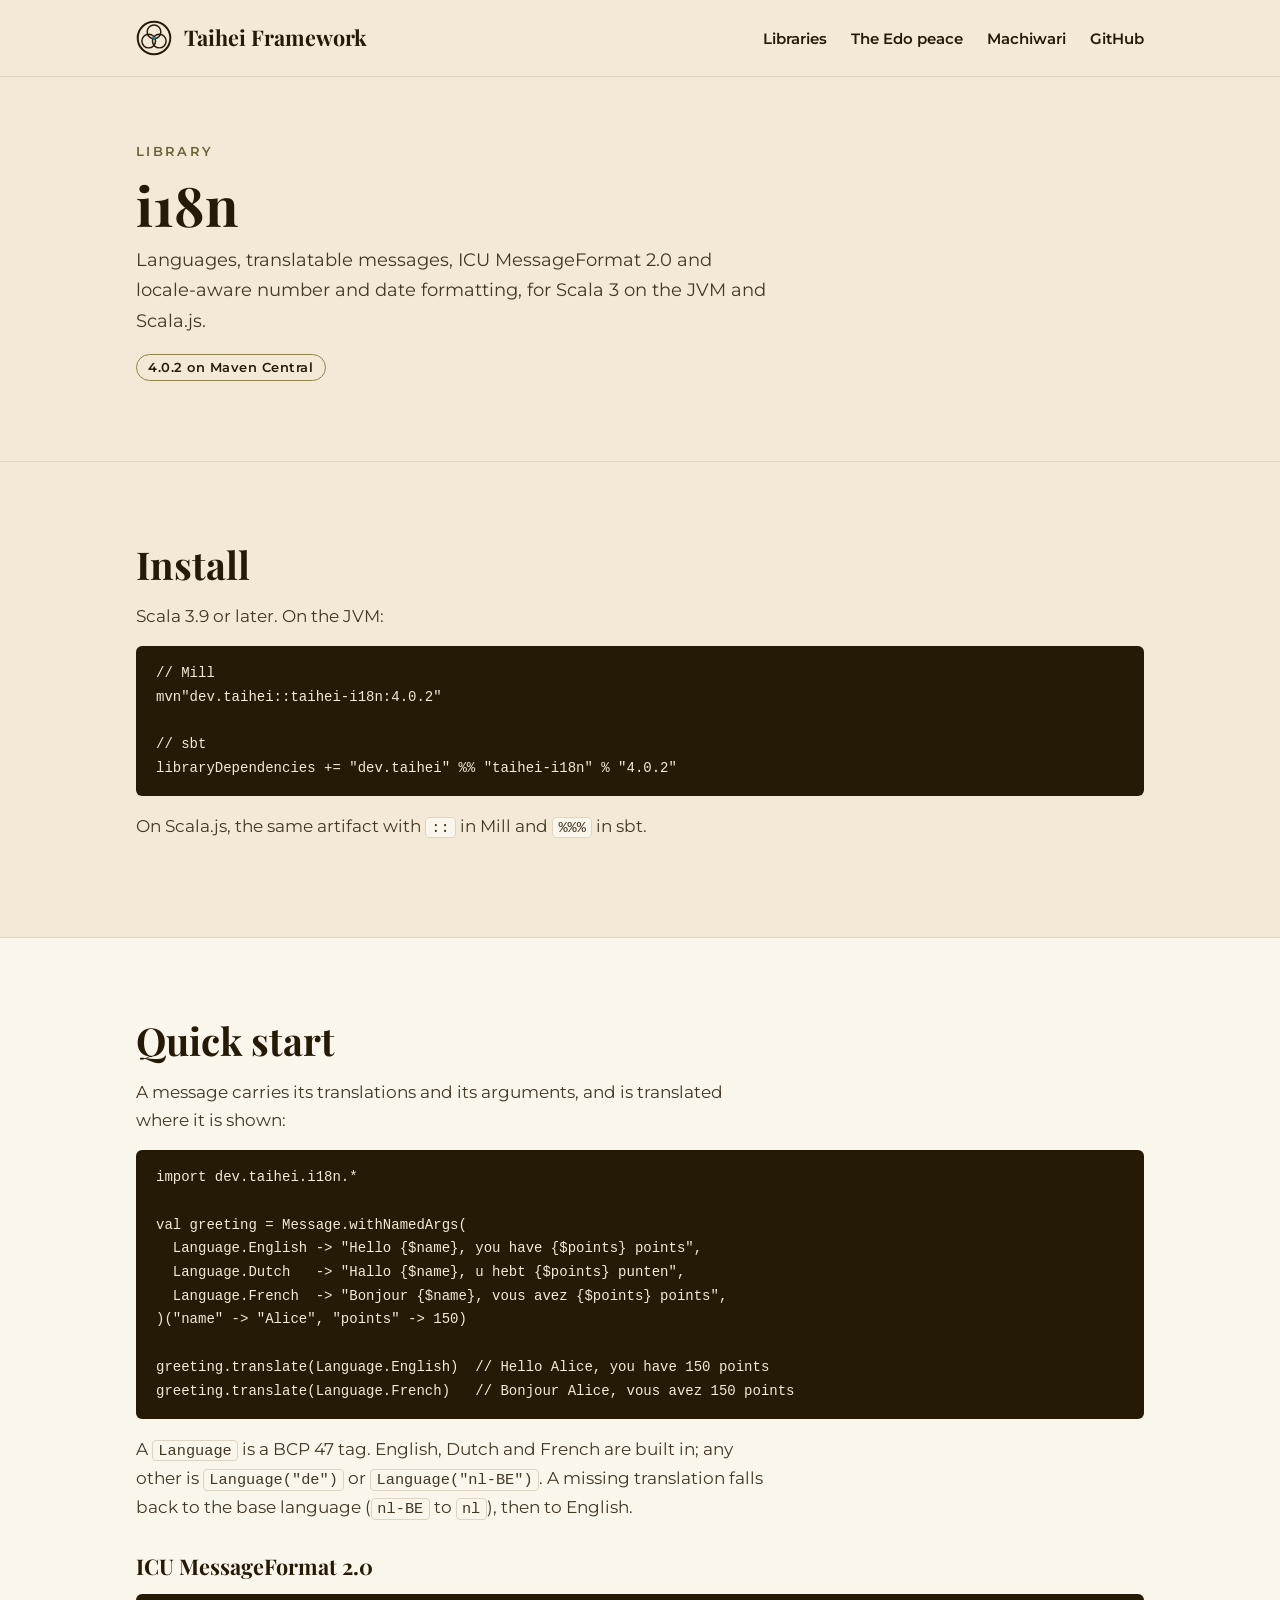
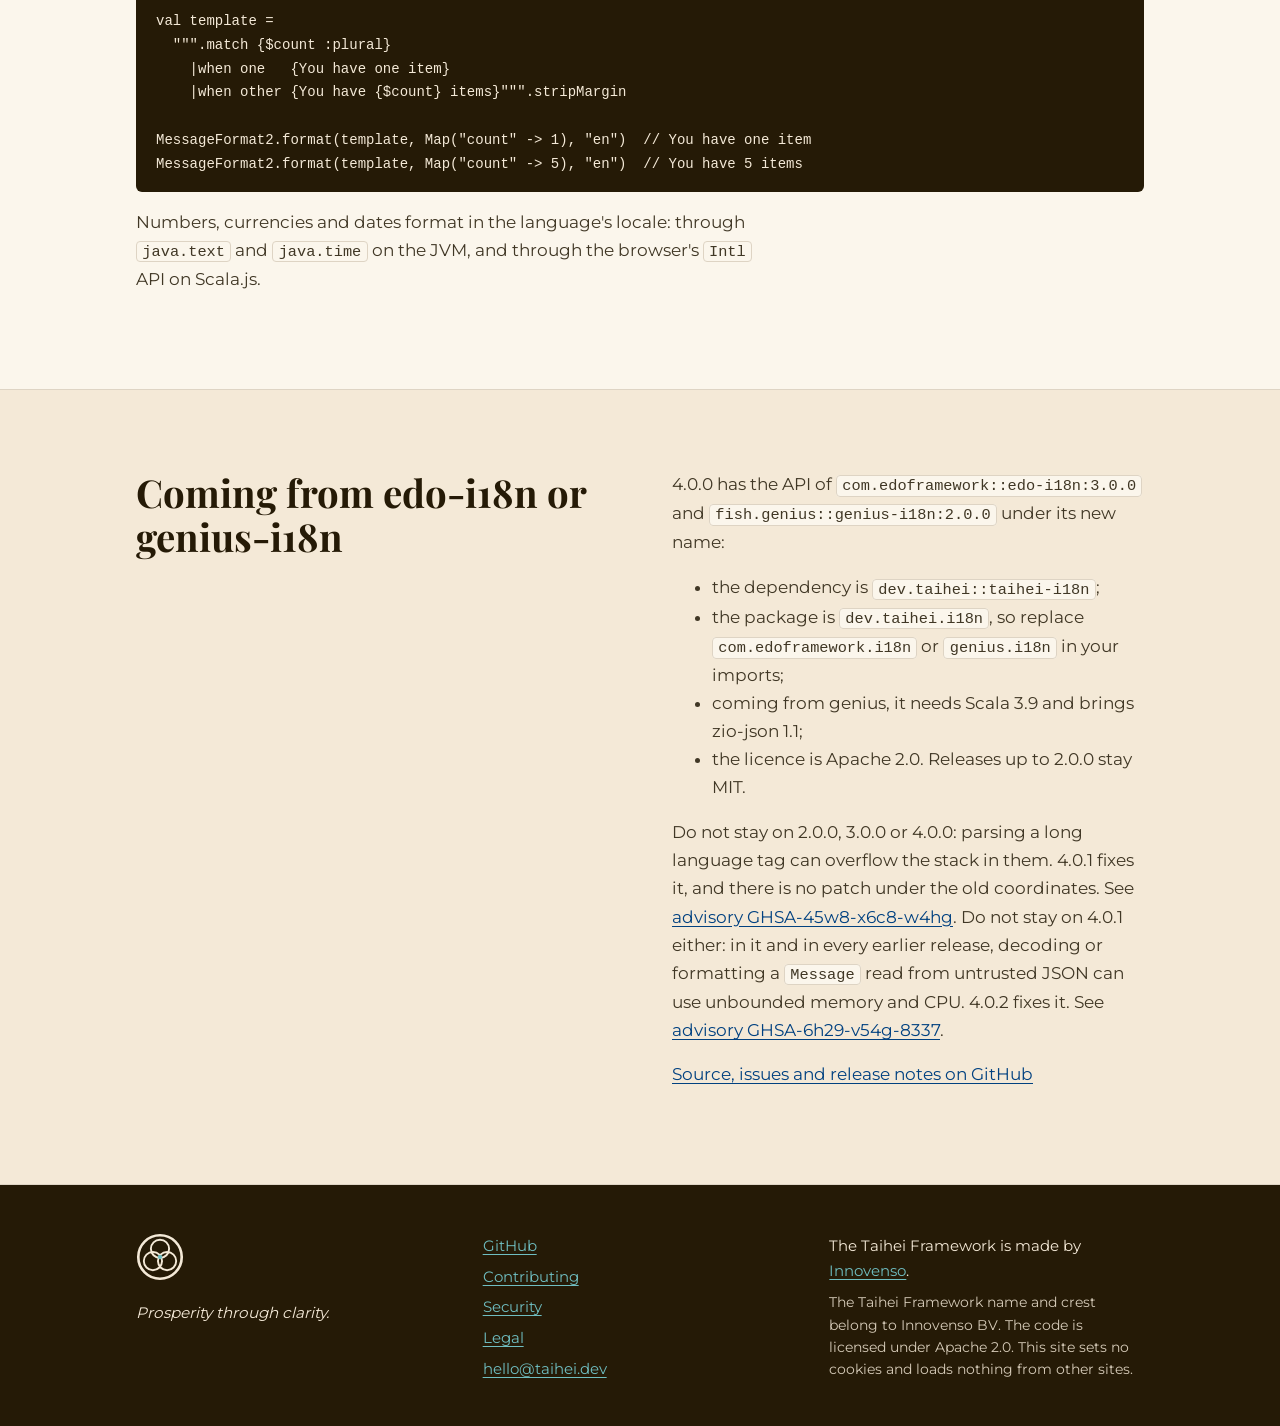
==== commit 69afc14b: "TAIHEI-18: taihei-i18n 4.0.2 on the site The i18n page and the i18n card on the home page named 4.0." ====
--- a/i18n/index.html
+++ b/i18n/index.html
@@ -34,7 +34,7 @@
     <p class="eyebrow">Library</p>
     <h1>i18n</h1>
     <p class="lead">Languages, translatable messages, ICU MessageFormat 2.0 and locale-aware number and date formatting, for Scala 3 on the JVM and Scala.js.</p>
-    <p><a class="status" href="https://central.sonatype.com/artifact/dev.taihei/taihei-i18n_3">4.0.1 on Maven Central</a></p>
+    <p><a class="status" href="https://central.sonatype.com/artifact/dev.taihei/taihei-i18n_3">4.0.2 on Maven Central</a></p>
   </div>
 </section>
 
@@ -43,10 +43,10 @@
     <h2>Install</h2>
     <p>Scala 3.9 or later. On the JVM:</p>
 <pre><code>// Mill
-mvn"dev.taihei::taihei-i18n:4.0.1"
+mvn"dev.taihei::taihei-i18n:4.0.2"
 
 // sbt
-libraryDependencies += "dev.taihei" %% "taihei-i18n" % "4.0.1"</code></pre>
+libraryDependencies += "dev.taihei" %% "taihei-i18n" % "4.0.2"</code></pre>
     <p>On Scala.js, the same artifact with <code>::</code> in Mill and <code>%%%</code> in sbt.</p>
   </div>
 </section>
@@ -91,7 +91,7 @@
         <li>coming from genius, it needs Scala 3.9 and brings zio-json 1.1;</li>
         <li>the licence is Apache 2.0. Releases up to 2.0.0 stay MIT.</li>
       </ul>
-      <p>Do not stay on 2.0.0, 3.0.0 or 4.0.0: parsing a long language tag can overflow the stack in them. 4.0.1 fixes it, and there is no patch under the old coordinates. See <a href="https://github.com/taiheiframework/i18n/security/advisories/GHSA-45w8-x6c8-w4hg">advisory GHSA-45w8-x6c8-w4hg</a>.</p>
+      <p>Do not stay on 2.0.0, 3.0.0 or 4.0.0: parsing a long language tag can overflow the stack in them. 4.0.1 fixes it, and there is no patch under the old coordinates. See <a href="https://github.com/taiheiframework/i18n/security/advisories/GHSA-45w8-x6c8-w4hg">advisory GHSA-45w8-x6c8-w4hg</a>. Do not stay on 4.0.1 either: in it and in every earlier release, decoding or formatting a <code>Message</code> read from untrusted JSON can use unbounded memory and CPU. 4.0.2 fixes it. See <a href="https://github.com/taiheiframework/i18n/security/advisories/GHSA-6h29-v54g-8337">advisory GHSA-6h29-v54g-8337</a>.</p>
       <p><a href="https://github.com/taiheiframework/i18n">Source, issues and release notes on GitHub</a></p>
     </div>
   </div>
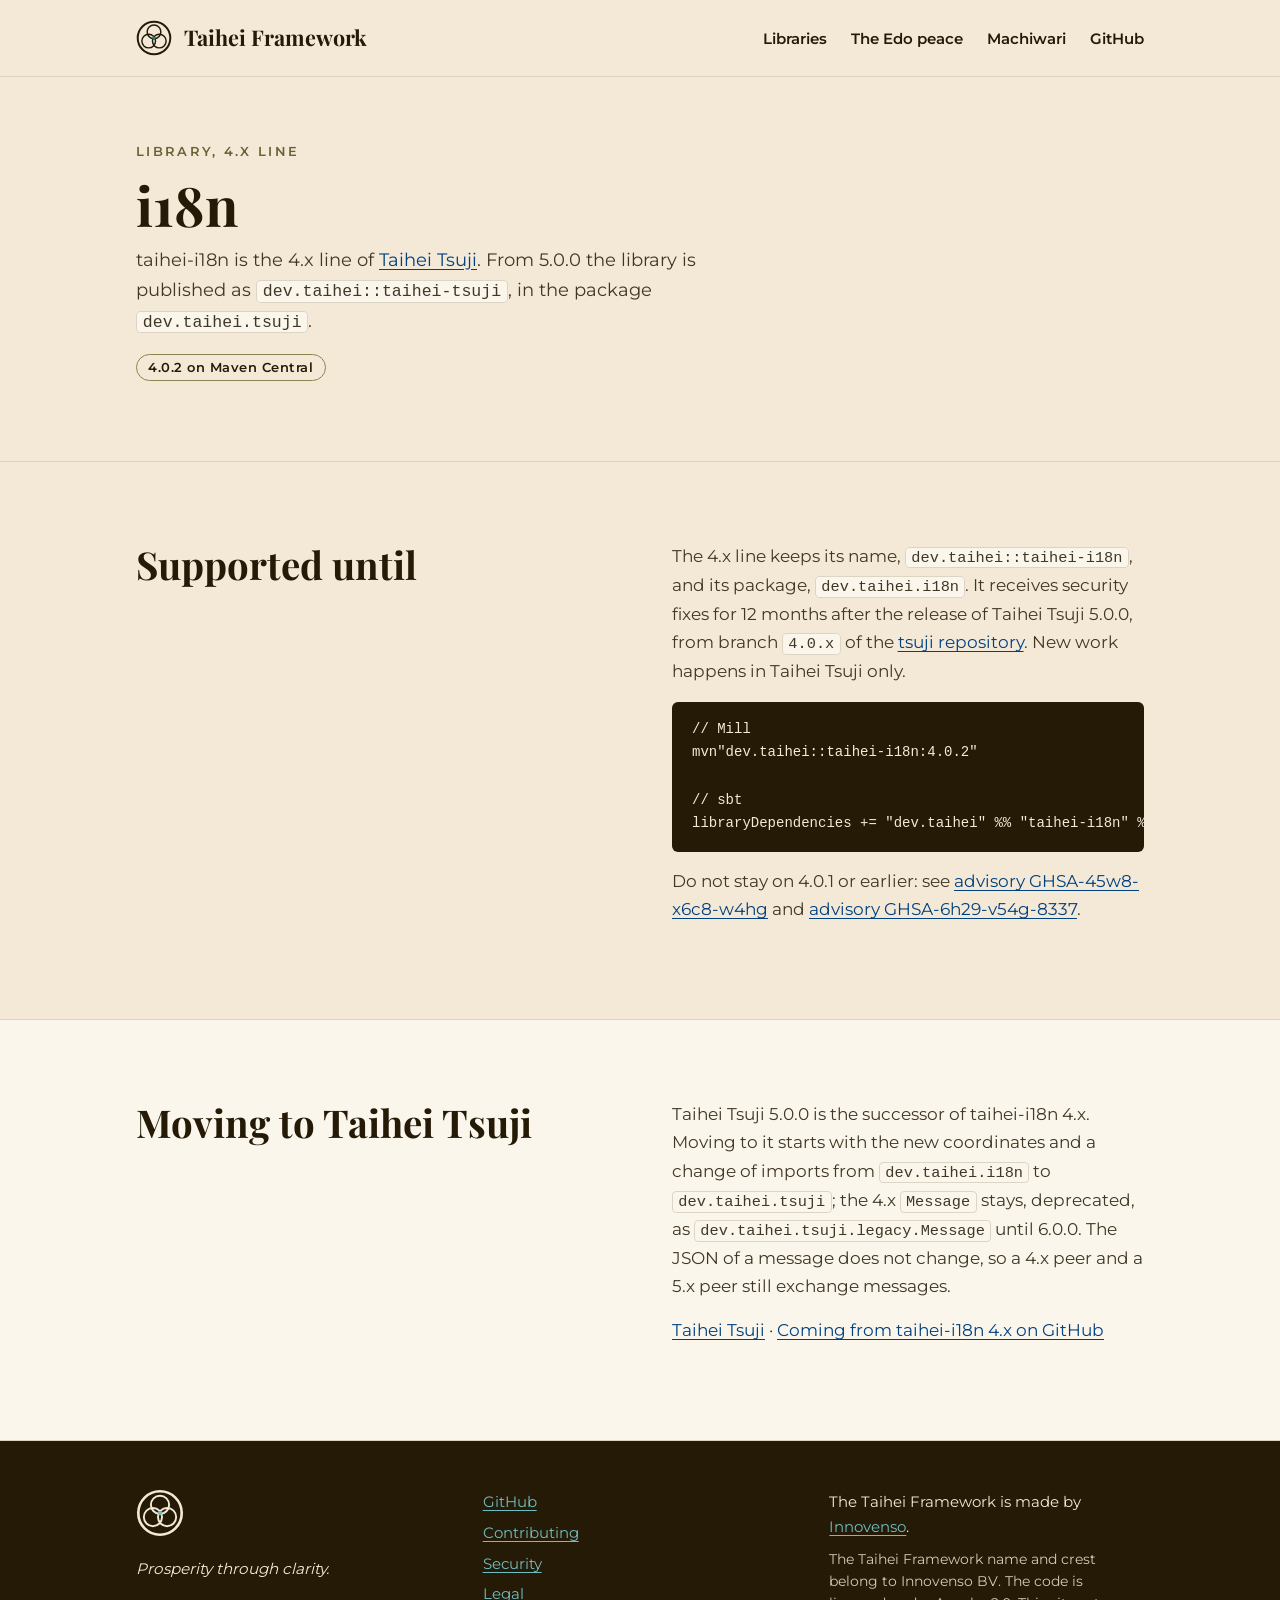
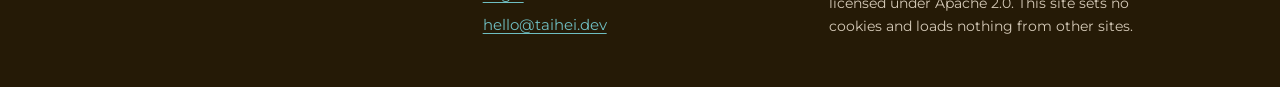
==== commit cb75f32c: "TAIHEI-16: the Taihei Tsuji page, and /i18n/ for the 4.x line From 5.0.0 the i18n library is publish" ====
--- a/i18n/index.html
+++ b/i18n/index.html
@@ -3,8 +3,8 @@
 <head>
 <meta charset="utf-8">
 <meta name="viewport" content="width=device-width, initial-scale=1">
-<title>i18n · Taihei Framework</title>
-<meta name="description" content="taihei-i18n: languages, translatable messages, ICU MessageFormat 2.0 and locale-aware formatting for Scala 3 on the JVM and Scala.js.">
+<title>i18n 4.x · Taihei Framework</title>
+<meta name="description" content="taihei-i18n 4.x, the line before Taihei Tsuji: languages, translatable messages, ICU MessageFormat 2.0 and locale-aware formatting for Scala 3 on the JVM and Scala.js.">
 <link rel="icon" href="/assets/brand/favicon.ico" sizes="any">
 <link rel="icon" href="/assets/brand/favicon.svg" type="image/svg+xml">
 <link rel="apple-touch-icon" href="/assets/brand/apple-touch-icon.png">
@@ -31,68 +31,38 @@
 
 <section class="page-head">
   <div class="wrap">
-    <p class="eyebrow">Library</p>
+    <p class="eyebrow">Library, 4.x line</p>
     <h1>i18n</h1>
-    <p class="lead">Languages, translatable messages, ICU MessageFormat 2.0 and locale-aware number and date formatting, for Scala 3 on the JVM and Scala.js.</p>
+    <p class="lead">taihei-i18n is the 4.x line of <a href="/tsuji/">Taihei Tsuji</a>. From 5.0.0 the library is published as <code>dev.taihei::taihei-tsuji</code>, in the package <code>dev.taihei.tsuji</code>.</p>
     <p><a class="status" href="https://central.sonatype.com/artifact/dev.taihei/taihei-i18n_3">4.0.2 on Maven Central</a></p>
-  </div>
-</section>
-
-<section class="section">
-  <div class="wrap">
-    <h2>Install</h2>
-    <p>Scala 3.9 or later. On the JVM:</p>
-<pre><code>// Mill
-mvn"dev.taihei::taihei-i18n:4.0.2"
-
-// sbt
-libraryDependencies += "dev.taihei" %% "taihei-i18n" % "4.0.2"</code></pre>
-    <p>On Scala.js, the same artifact with <code>::</code> in Mill and <code>%%%</code> in sbt.</p>
-  </div>
-</section>
-
-<section class="section section-paper">
-  <div class="wrap">
-    <h2>Quick start</h2>
-    <p>A message carries its translations and its arguments, and is translated where it is shown:</p>
-<pre><code>import dev.taihei.i18n.*
-
-val greeting = Message.withNamedArgs(
-  Language.English -> "Hello {$name}, you have {$points} points",
-  Language.Dutch   -> "Hallo {$name}, u hebt {$points} punten",
-  Language.French  -> "Bonjour {$name}, vous avez {$points} points",
-)("name" -> "Alice", "points" -> 150)
-
-greeting.translate(Language.English)  // Hello Alice, you have 150 points
-greeting.translate(Language.French)   // Bonjour Alice, vous avez 150 points</code></pre>
-    <p>A <code>Language</code> is a BCP 47 tag. English, Dutch and French are built in; any other is <code>Language("de")</code> or <code>Language("nl-BE")</code>. A missing translation falls back to the base language (<code>nl-BE</code> to <code>nl</code>), then to English.</p>
-    <h3 style="margin-top: 2rem">ICU MessageFormat 2.0</h3>
-<pre><code>val template =
-  """.match {$count :plural}
-    |when one   {You have one item}
-    |when other {You have {$count} items}""".stripMargin
-
-MessageFormat2.format(template, Map("count" -> 1), "en")  // You have one item
-MessageFormat2.format(template, Map("count" -> 5), "en")  // You have 5 items</code></pre>
-    <p>Numbers, currencies and dates format in the language's locale: through <code>java.text</code> and <code>java.time</code> on the JVM, and through the browser's <code>Intl</code> API on Scala.js.</p>
   </div>
 </section>
 
 <section class="section">
   <div class="wrap split">
     <div>
-      <h2>Coming from edo-i18n or genius-i18n</h2>
+      <h2>Supported until</h2>
     </div>
     <div>
-      <p>4.0.0 has the API of <code>com.edoframework::edo-i18n:3.0.0</code> and <code>fish.genius::genius-i18n:2.0.0</code> under its new name:</p>
-      <ul>
-        <li>the dependency is <code>dev.taihei::taihei-i18n</code>;</li>
-        <li>the package is <code>dev.taihei.i18n</code>, so replace <code>com.edoframework.i18n</code> or <code>genius.i18n</code> in your imports;</li>
-        <li>coming from genius, it needs Scala 3.9 and brings zio-json 1.1;</li>
-        <li>the licence is Apache 2.0. Releases up to 2.0.0 stay MIT.</li>
-      </ul>
-      <p>Do not stay on 2.0.0, 3.0.0 or 4.0.0: parsing a long language tag can overflow the stack in them. 4.0.1 fixes it, and there is no patch under the old coordinates. See <a href="https://github.com/taiheiframework/i18n/security/advisories/GHSA-45w8-x6c8-w4hg">advisory GHSA-45w8-x6c8-w4hg</a>. Do not stay on 4.0.1 either: in it and in every earlier release, decoding or formatting a <code>Message</code> read from untrusted JSON can use unbounded memory and CPU. 4.0.2 fixes it. See <a href="https://github.com/taiheiframework/i18n/security/advisories/GHSA-6h29-v54g-8337">advisory GHSA-6h29-v54g-8337</a>.</p>
-      <p><a href="https://github.com/taiheiframework/i18n">Source, issues and release notes on GitHub</a></p>
+      <p>The 4.x line keeps its name, <code>dev.taihei::taihei-i18n</code>, and its package, <code>dev.taihei.i18n</code>. It receives security fixes for 12 months after the release of Taihei Tsuji 5.0.0, from branch <code>4.0.x</code> of the <a href="https://github.com/taiheiframework/tsuji/tree/4.0.x">tsuji repository</a>. New work happens in Taihei Tsuji only.</p>
+<pre><code>// Mill
+mvn"dev.taihei::taihei-i18n:4.0.2"
+
+// sbt
+libraryDependencies += "dev.taihei" %% "taihei-i18n" % "4.0.2"</code></pre>
+      <p>Do not stay on 4.0.1 or earlier: see <a href="https://github.com/taiheiframework/tsuji/security/advisories/GHSA-45w8-x6c8-w4hg">advisory GHSA-45w8-x6c8-w4hg</a> and <a href="https://github.com/taiheiframework/tsuji/security/advisories/GHSA-6h29-v54g-8337">advisory GHSA-6h29-v54g-8337</a>.</p>
+    </div>
+  </div>
+</section>
+
+<section class="section section-paper">
+  <div class="wrap split">
+    <div>
+      <h2>Moving to Taihei Tsuji</h2>
+    </div>
+    <div>
+      <p>Taihei Tsuji 5.0.0 is the successor of taihei-i18n 4.x. Moving to it starts with the new coordinates and a change of imports from <code>dev.taihei.i18n</code> to <code>dev.taihei.tsuji</code>; the 4.x <code>Message</code> stays, deprecated, as <code>dev.taihei.tsuji.legacy.Message</code> until 6.0.0. The JSON of a message does not change, so a 4.x peer and a 5.x peer still exchange messages.</p>
+      <p><a href="/tsuji/">Taihei Tsuji</a> · <a href="https://github.com/taiheiframework/tsuji#coming-from-taihei-i18n-4x">Coming from taihei-i18n 4.x on GitHub</a></p>
     </div>
   </div>
 </section>
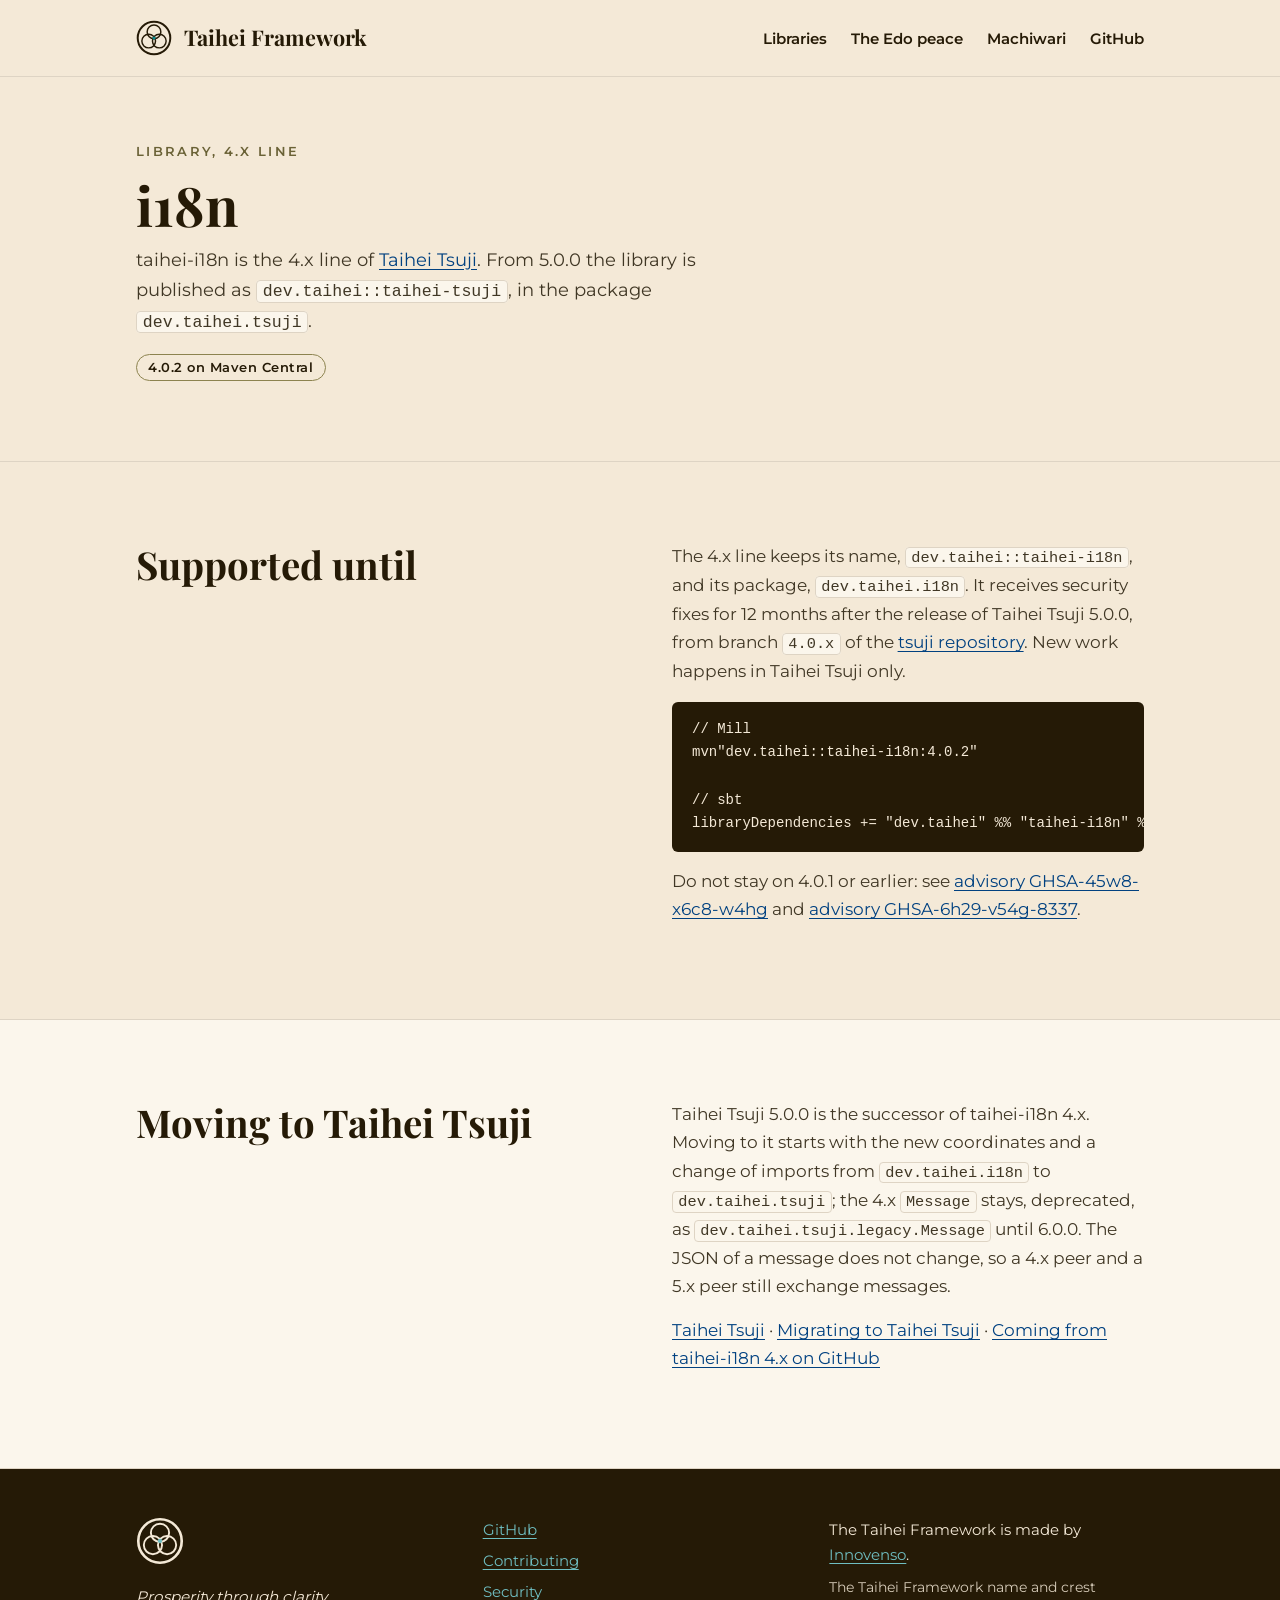
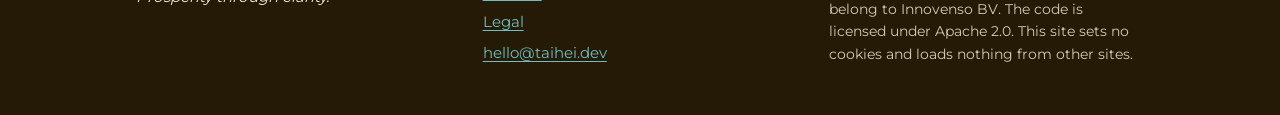
==== commit d1cea647: "TAIHEI-26: full Taihei Tsuji documentation, with a guide and a migration page /tsuji/ was a single o" ====
--- a/i18n/index.html
+++ b/i18n/index.html
@@ -62,7 +62,7 @@
     </div>
     <div>
       <p>Taihei Tsuji 5.0.0 is the successor of taihei-i18n 4.x. Moving to it starts with the new coordinates and a change of imports from <code>dev.taihei.i18n</code> to <code>dev.taihei.tsuji</code>; the 4.x <code>Message</code> stays, deprecated, as <code>dev.taihei.tsuji.legacy.Message</code> until 6.0.0. The JSON of a message does not change, so a 4.x peer and a 5.x peer still exchange messages.</p>
-      <p><a href="/tsuji/">Taihei Tsuji</a> · <a href="https://github.com/taiheiframework/tsuji#coming-from-taihei-i18n-4x">Coming from taihei-i18n 4.x on GitHub</a></p>
+      <p><a href="/tsuji/">Taihei Tsuji</a> · <a href="/tsuji/migrating/">Migrating to Taihei Tsuji</a> · <a href="https://github.com/taiheiframework/tsuji#coming-from-taihei-i18n-4x">Coming from taihei-i18n 4.x on GitHub</a></p>
     </div>
   </div>
 </section>
--- a/assets/site.css
+++ b/assets/site.css
@@ -124,6 +124,22 @@
 .page-head h1 { font-size: clamp(2.2rem, 5vw, 3.4rem); margin: 0 0 0.5rem; display: flex; flex-wrap: wrap; align-items: baseline; gap: 0.25rem 1rem; }
 .page-head h1 [lang="ja"] { font-size: 0.55em; color: var(--teal-text); font-weight: 400; }
 
+/* Sub-pages of a library: its own navigation, a table of contents, tables */
+.subnav ul { list-style: none; display: flex; flex-wrap: wrap; gap: 0.25rem 1.5rem; margin: 1.5rem 0 0; padding: 0; }
+.subnav a { font-weight: 600; font-size: 0.95rem; text-decoration: none; padding-block: 0.4rem; display: inline-block; }
+.subnav a[aria-current="page"] { color: var(--espresso); border-bottom: 2px solid var(--teal); }
+.toc ol { margin: 1.5rem 0 0; padding-left: 1.25rem; columns: 2 16rem; column-gap: 3rem; }
+.toc li { break-inside: avoid; padding-block: 0.15rem; }
+.section h3 { margin-top: 2rem; }
+.section ul:not([class]), .section ol:not([class]) { max-width: 40rem; padding-left: 1.25rem; }
+.section ul:not([class]) > li, .section ol:not([class]) > li { margin-bottom: 0.35rem; }
+.small-print { font-size: 0.875rem; color: var(--muted); }
+.table-scroll { overflow-x: auto; margin: 0 0 1rem; }
+table { border-collapse: collapse; margin: 0 0 1rem; font-size: 0.95rem; max-width: 100%; }
+th, td { text-align: left; vertical-align: top; padding: 0.5rem 0.75rem; border-bottom: 1px solid var(--rule); }
+th { font-weight: 600; color: var(--espresso); }
+p code, li code, td code { overflow-wrap: anywhere; }
+
 /* Footer */
 .site-footer { background: var(--espresso); color: var(--cream); padding-block: 3rem; font-size: 0.95rem; }
 .site-footer a { color: var(--teal-light); }
